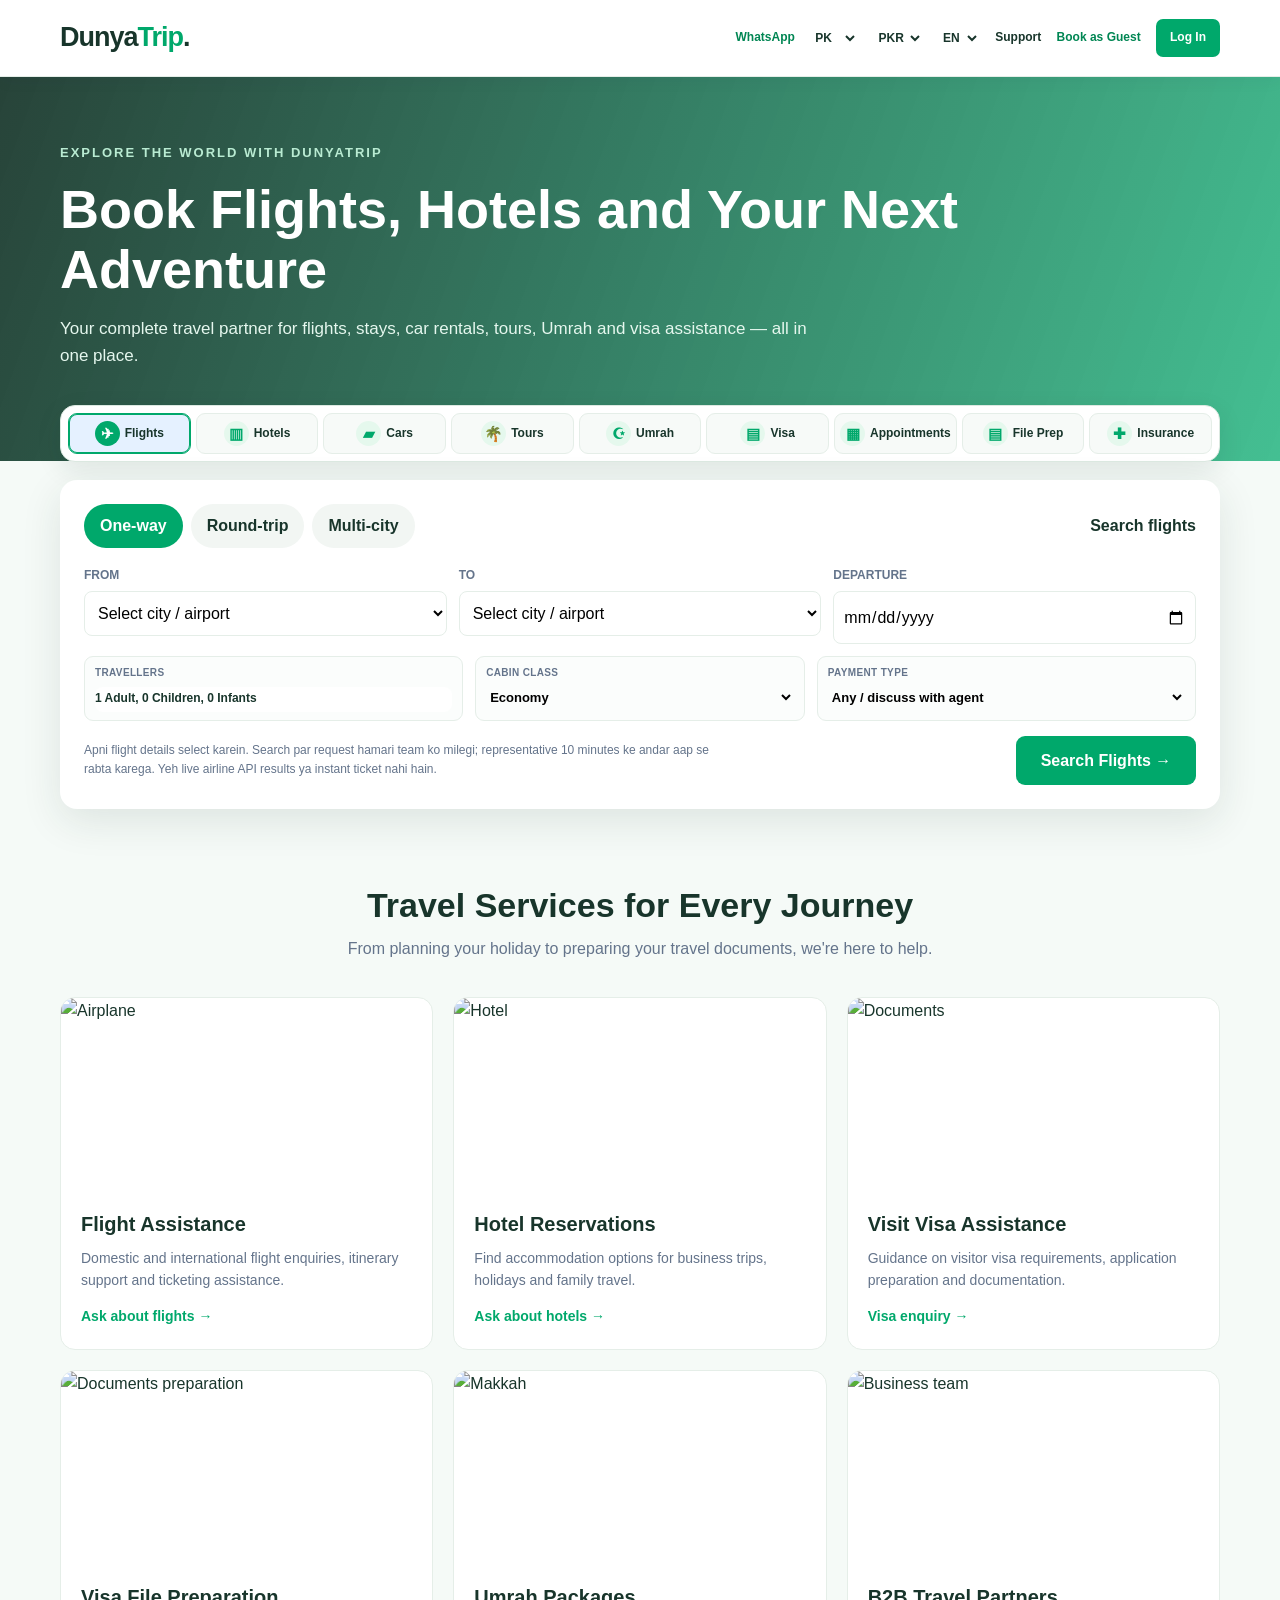
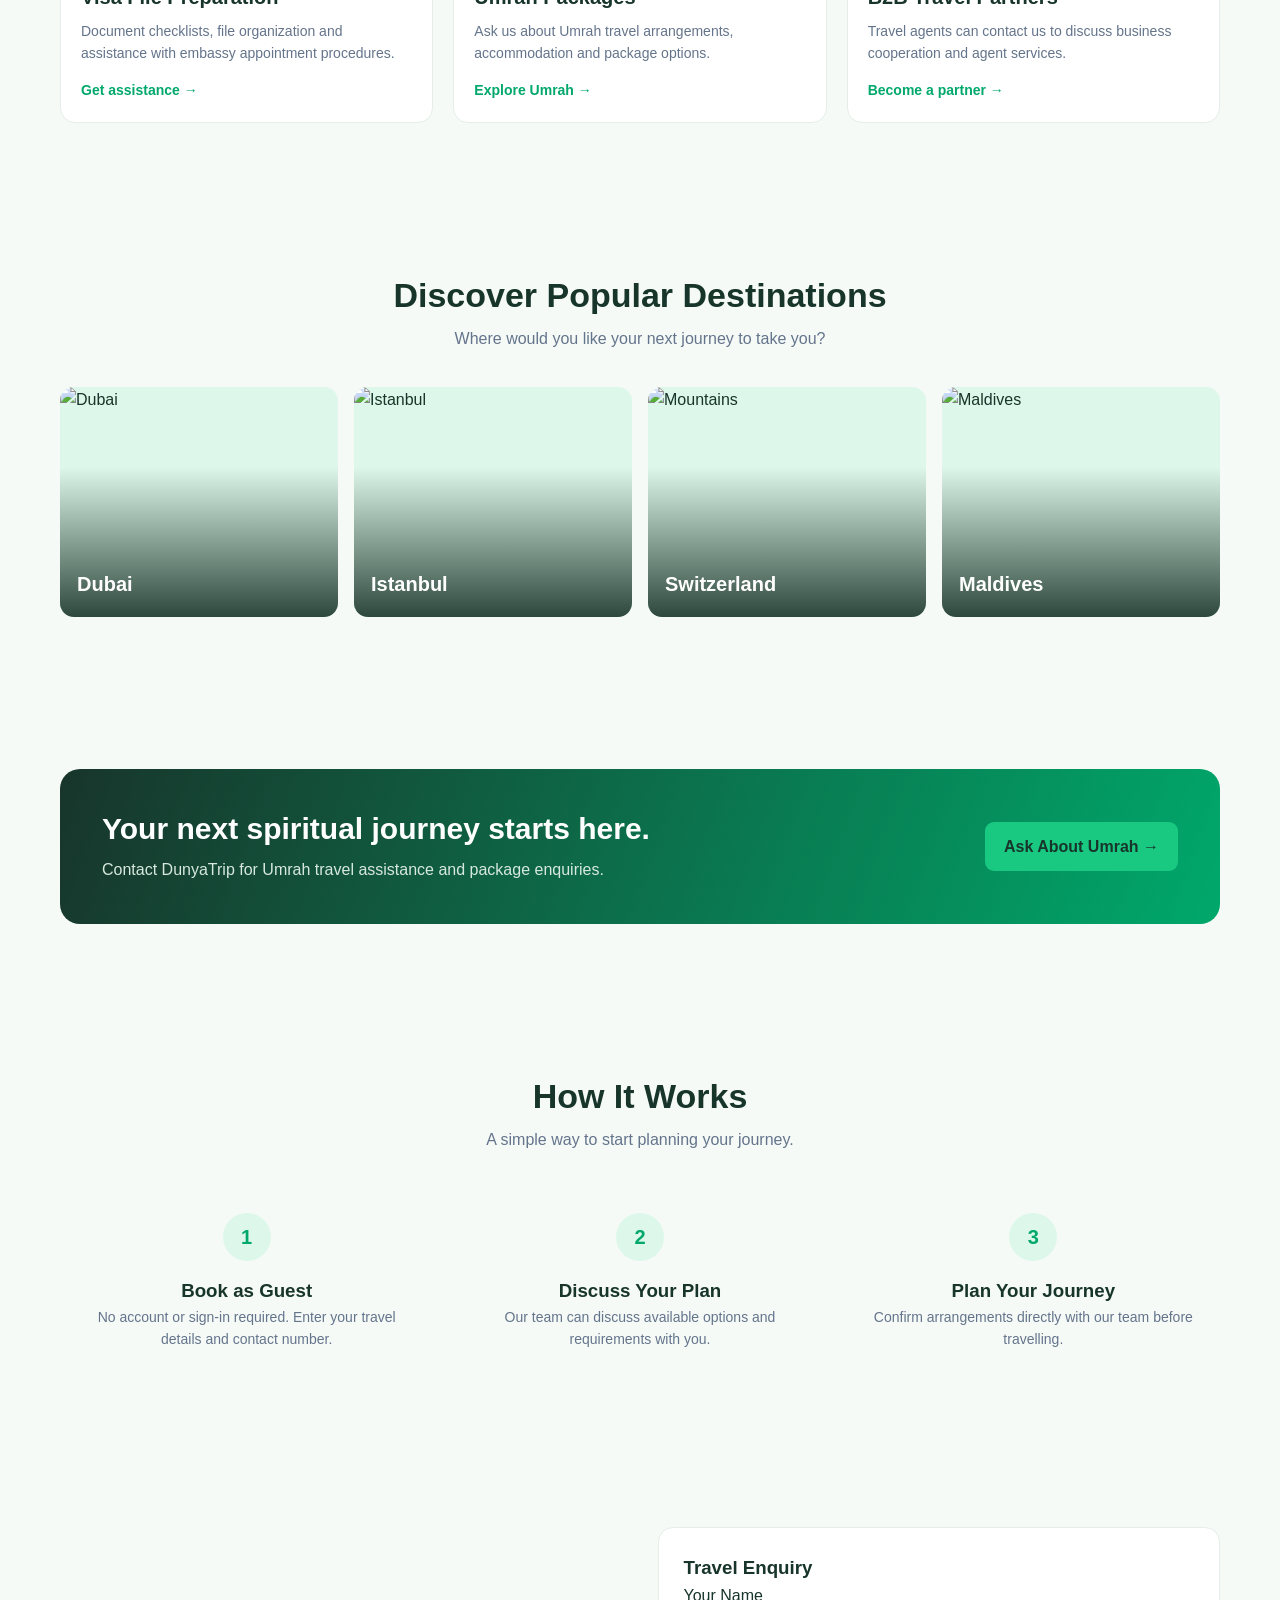
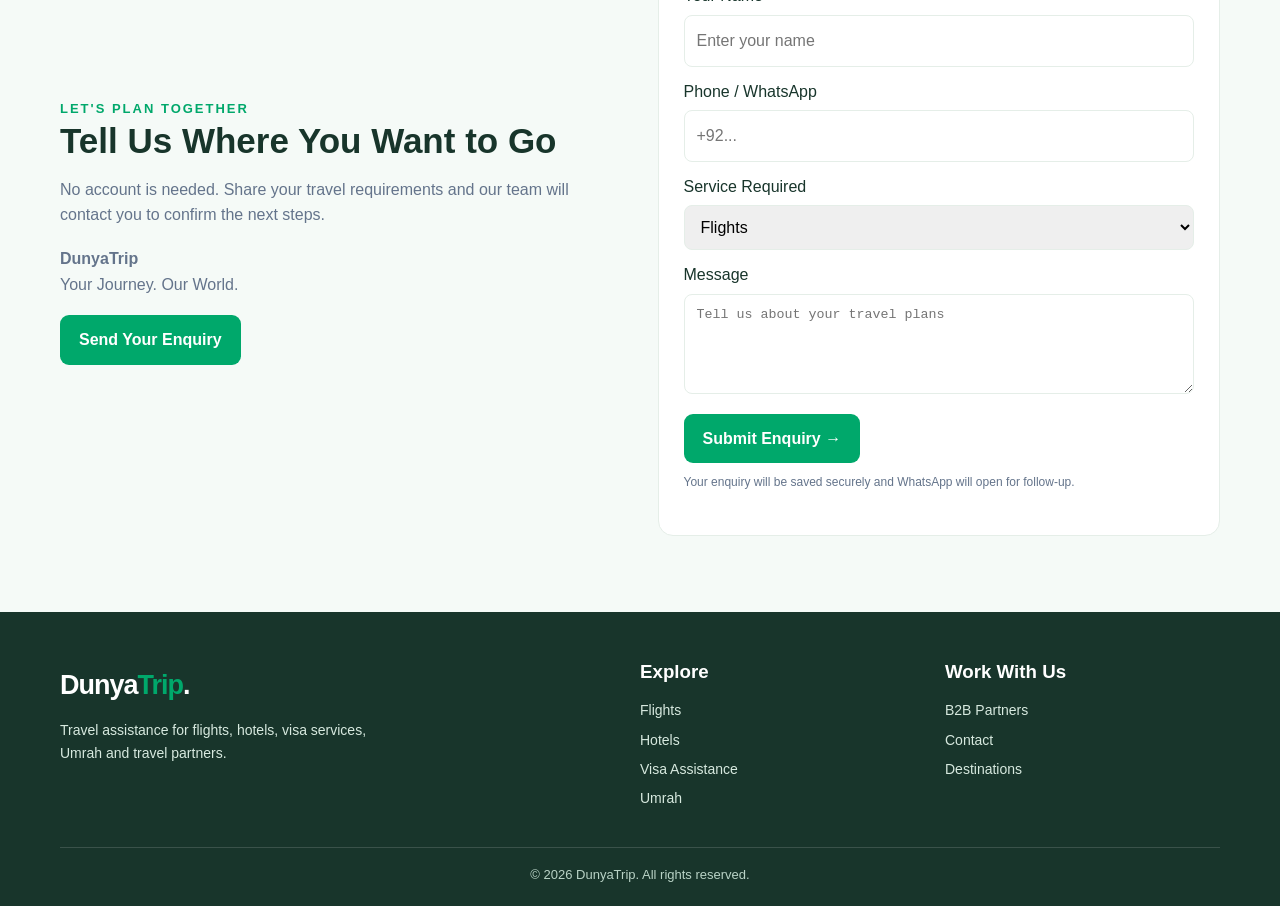
==== index.html @ f94c2f20 "Show enquiry confirmation after form reset" ====
<!DOCTYPE html>
<html lang="en">
<head>
<meta charset="UTF-8">
<meta name="viewport" content="width=device-width, initial-scale=1.0">
<meta name="description" content="DunyaTrip - Flights, hotels, visit visa assistance, Umrah packages and travel services from Pakistan.">
<title>DunyaTrip | Your Journey, Our World</title>
<style>
:root{--blue:#00A86B;--navy:#18352B;--sky:#DDF8EA;--gold:#19C982;--ink:#18352B;--muted:#64748B}
*{box-sizing:border-box;margin:0;padding:0}
html{scroll-behavior:smooth}
body{font-family:Arial,Helvetica,sans-serif;color:var(--ink);line-height:1.6;background:#F5FAF7}
a{text-decoration:none;color:inherit}
button,input,select{font:inherit}
.container{width:min(1160px,92%);margin:auto}
header{height:76px;background:#FFFFFF;display:flex;align-items:center;position:sticky;top:0;z-index:20;box-shadow:0 2px 18px #0b28500d}
.nav{display:flex;align-items:center;justify-content:space-between;gap:20px}
.logo{font-size:27px;font-weight:900;color:var(--navy);letter-spacing:-1px}
.logo span{color:var(--blue)}
.links{display:flex;align-items:center;gap:24px;font-size:14px;font-weight:700}
.links a:hover{color:var(--blue)}
.btn{display:inline-block;border:0;border-radius:9px;padding:12px 19px;background:var(--blue);color:#FFFFFF;font-weight:700;cursor:pointer}
.btn:hover{background:#008653}
.btn.gold{background:var(--gold);color:#18352B}
.menu{display:none;background:none;border:0;font-size:27px;cursor:pointer}
.hero{background:linear-gradient(110deg,#18352Bed,#00A86Bb8),url('https://images.unsplash.com/photo-1436491865332-7a61a109cc05?auto=format&fit=crop&w=1900&q=85') center/cover;color:#FFFFFF;padding:90px 0 105px}
.eyebrow{color:#B9EBD2;font-size:13px;font-weight:800;letter-spacing:2px;text-transform:uppercase}
.hero h1{font-size:clamp(38px,6vw,65px);line-height:1.12;max-width:730px;margin:15px 0}
.hero p{max-width:610px;color:#E5F7EE;font-size:17px}
.hero-actions{display:flex;gap:12px;flex-wrap:wrap;margin-top:25px}
.booking{background:#FFFFFF;color:var(--ink);padding:25px;border-radius:16px;margin-top:-42px;position:relative;box-shadow:0 12px 40px #18352B1c}
.tabs{display:flex;gap:10px;flex-wrap:wrap;margin-bottom:20px}
.tab{border:1px solid #E5EEE8;background:#FFFFFF;padding:9px 17px;border-radius:30px;cursor:pointer;font-weight:700;color:var(--ink)}
.tab.active{background:var(--blue);color:#FFFFFF;border-color:var(--blue)}
.fields{display:grid;grid-template-columns:repeat(4,1fr);gap:12px}
.field label{display:block;font-size:12px;font-weight:800;color:var(--muted);margin-bottom:6px}
.field input,.field select{width:100%;padding:13px;border:1px solid #E5EEE8;border-radius:8px;background:#FFFFFF;min-width:0}
.search-row{display:flex;justify-content:flex-end;margin-top:14px}
section{padding:76px 0}
.section-head{text-align:center;max-width:650px;margin:0 auto 35px}
.section-head h2{font-size:34px;color:var(--navy);line-height:1.2;margin-bottom:10px}
.section-head p{color:var(--muted)}
.grid{display:grid;grid-template-columns:repeat(3,1fr);gap:20px}
.card{border:1px solid #E5EEE8;border-radius:15px;overflow:hidden;background:#FFFFFF;transition:.2s}
.card:hover{transform:translateY(-4px);box-shadow:0 12px 30px #18352B12}
.card img{width:100%;height:190px;object-fit:cover;display:block}
.card-body{padding:20px}
.card h3{color:var(--navy);margin-bottom:7px;font-size:20px}
.card p{color:var(--muted);font-size:14px}
.card .more{display:inline-block;margin-top:14px;color:var(--blue);font-weight:800;font-size:14px}
.soft{background:#F5FAF7}
.destinations{display:grid;grid-template-columns:repeat(4,1fr);gap:16px}
.destination{height:230px;border-radius:14px;overflow:hidden;position:relative;background:#DDF8EA}
.destination img{width:100%;height:100%;object-fit:cover;transition:.3s}
.destination:hover img{transform:scale(1.06)}
.destination:after{content:"";position:absolute;inset:35% 0 0;background:linear-gradient(transparent,#10291Fd9)}
.destination h3{position:absolute;bottom:17px;left:17px;color:#FFFFFF;z-index:1;font-size:20px}
.banner{background:linear-gradient(110deg,#18352B,#00A86B);color:#FFFFFF;border-radius:20px;padding:42px;display:flex;align-items:center;justify-content:space-between;gap:25px}
.banner h2{font-size:30px;line-height:1.2;margin-bottom:10px}
.banner p{color:#D7E9DF}
.steps{display:grid;grid-template-columns:repeat(3,1fr);gap:20px;text-align:center}
.step{padding:25px}
.step .number{width:48px;height:48px;background:var(--sky);color:var(--blue);border-radius:50%;display:grid;place-items:center;margin:0 auto 15px;font-weight:900;font-size:20px}
.step p{color:var(--muted);font-size:14px}
.contact-grid{display:grid;grid-template-columns:1fr 1fr;gap:35px;align-items:center}
.contact-grid h2{font-size:35px;color:var(--navy);line-height:1.2;margin-bottom:15px}
.contact-grid p{color:var(--muted);margin-bottom:18px}
.contact-form{background:#FFFFFF;border:1px solid #E5EEE8;padding:25px;border-radius:15px}
.contact-form input,.contact-form select,.contact-form textarea{width:100%;padding:12px;margin:6px 0 12px;border:1px solid #E5EEE8;border-radius:8px}
.contact-form textarea{min-height:100px;resize:vertical}
footer{background:#18352B;color:#FFFFFF;padding:45px 0 20px}
.footer-grid{display:grid;grid-template-columns:2fr 1fr 1fr;gap:30px}
footer p,footer a{color:#D7E9DF;font-size:14px}
footer h3{margin-bottom:12px}
footer a{display:block;margin:7px 0}
.copyright{border-top:1px solid #FFFFFF25;margin-top:30px;padding-top:17px;text-align:center;color:#B9D3C6;font-size:13px}
.note{font-size:12px;color:var(--muted);margin-top:10px}
.traveller-wrap{position:relative}.traveller-trigger{width:100%;padding:13px;border:1px solid #E5EEE8;border-radius:8px;background:#fff;text-align:left;color:#18352B;cursor:pointer;min-height:48px}.traveller-panel{display:none;position:absolute;top:calc(100% + 8px);left:0;width:min(320px,90vw);background:#fff;border:1px solid #DCE9E1;border-radius:12px;padding:16px;box-shadow:0 12px 32px #18352B25;z-index:15}.traveller-panel.open{display:block}.traveller-row{display:flex;align-items:center;justify-content:space-between;gap:12px;padding:10px 0;border-bottom:1px solid #EEF3EF}.traveller-row:last-of-type{border-bottom:0}.traveller-row strong{display:block;font-size:14px}.traveller-row small{display:block;color:#64748B;font-size:11px}.counter{display:flex;align-items:center;gap:12px}.counter button{width:30px;height:30px;border:1px solid #00A86B;border-radius:50%;background:#fff;color:#008653;font-weight:800;font-size:18px;cursor:pointer;line-height:1}.counter button:disabled{opacity:.35;cursor:not-allowed}.counter output{min-width:14px;text-align:center;font-weight:800}.traveller-done{display:block;width:100%;margin-top:12px;padding:9px;border:0;border-radius:7px;background:#00A86B;color:#fff;font-weight:800;cursor:pointer}
@media(max-width:800px){
 .links{display:none;position:absolute;top:76px;left:0;right:0;background:#FFFFFF;padding:22px;flex-direction:column;align-items:flex-start;box-shadow:0 12px 20px #18352B15}
 .links.open{display:flex}.menu{display:block}.nav>.btn{display:none}
 .fields{grid-template-columns:repeat(2,1fr)}
 .grid{grid-template-columns:repeat(2,1fr)}
 .destinations{grid-template-columns:repeat(2,1fr)}
 .contact-grid{grid-template-columns:1fr}
 .banner{flex-direction:column;align-items:flex-start}
}
@media(max-width:520px){
 .hero{padding:65px 0 85px}
 .fields,.grid,.steps{grid-template-columns:1fr}
 .destinations{grid-template-columns:repeat(2,1fr)}
 .destination{height:175px}
 section{padding:55px 0}
 .section-head h2{font-size:29px}
 .footer-grid{grid-template-columns:1fr}
 .booking{padding:17px}
}

/* Multi-service booking bar inspired by the supplied reference layouts */
.hero{padding:66px 0 92px}.hero h1{font-size:clamp(34px,4.8vw,54px);max-width:900px}.hero .hero-copy{max-width:760px}
.service-shell{margin-top:-56px;position:relative;z-index:2}.service-tabs{display:flex;align-items:center;justify-content:center;gap:7px;padding:8px;background:#FFFFFF;border:1px solid #DCE9E1;border-radius:15px;box-shadow:0 8px 26px #18352B18;overflow-x:auto;scrollbar-width:thin}
.service-tab{flex:0 0 auto;display:flex;align-items:center;gap:9px;border:1px solid #E5EEE8;background:#F7FAF8;color:#18352B;border-radius:11px;padding:11px 15px;font-weight:700;white-space:nowrap;cursor:pointer;transition:.18s}.service-tab .service-icon{width:31px;height:31px;display:grid;place-items:center;border-radius:50%;background:#E5F8ED;color:#00A86B;font-size:18px}.service-tab.active{background:#E5F1FF;border-color:#00A86B;color:#18352B;box-shadow:inset 0 0 0 1px #00A86B}.service-tab.active .service-icon{background:#00A86B;color:#FFFFFF}
.booking{margin-top:18px;padding:24px;border-radius:17px}.booking-top{display:flex;align-items:center;justify-content:space-between;gap:15px;flex-wrap:wrap;margin-bottom:18px}.trip-types{display:flex;gap:8px;flex-wrap:wrap}.trip-type{border:0;background:#F2F6F3;color:#18352B;padding:9px 16px;border-radius:22px;font-weight:700;cursor:pointer}.trip-type.active{background:#00A86B;color:#FFFFFF}.fields.service-fields{grid-template-columns:repeat(4,minmax(0,1fr))}.booking-bottom{display:flex;justify-content:space-between;align-items:center;gap:12px;flex-wrap:wrap;margin-top:15px}.booking-bottom .note{margin:0;max-width:650px}.booking-bottom .btn{min-width:180px}
@media(max-width:800px){.service-tabs{justify-content:flex-start}.fields.service-fields{grid-template-columns:repeat(2,minmax(0,1fr))}}@media(max-width:520px){.hero{padding:52px 0 80px}.booking{padding:16px}.fields.service-fields{grid-template-columns:1fr}.service-tab{padding:8px 11px}.service-tab .service-icon{width:27px;height:27px}}

/* Compact, non-scrolling service navigation */
.service-tabs{display:flex;align-items:center;justify-content:space-between;gap:5px;padding:7px;overflow:visible;scrollbar-width:none}
.service-tab{flex:1 1 0;min-width:0;justify-content:center;gap:5px;padding:7px 6px;border-radius:9px;font-size:12px;line-height:1.15;white-space:nowrap}
.service-tab .service-icon{width:25px;height:25px;flex:0 0 25px;font-size:15px}
@media(max-width:900px){.service-tabs{display:grid;grid-template-columns:repeat(5,minmax(0,1fr));gap:6px}.service-tab{width:100%;padding:7px 3px;font-size:11px}}
@media(max-width:520px){.service-tabs{grid-template-columns:repeat(5,minmax(0,1fr));gap:4px;padding:6px}.service-tab{flex-direction:column;gap:3px;padding:6px 2px;font-size:10px}.service-tab .service-icon{width:23px;height:23px;flex-basis:23px;font-size:14px}}

.site-header{height:auto;display:block;position:sticky;top:0;z-index:30;background:#fff;border-bottom:1px solid #E5EEE8}.ota-header{min-height:76px;display:flex;align-items:center;justify-content:space-between;gap:22px}.ota-header .logo{font-size:27px;white-space:nowrap;flex-shrink:0}.ota-header .links{display:flex;align-items:center;gap:clamp(12px,1.5vw,23px);white-space:nowrap;font-size:13px}.ota-actions{display:flex;align-items:center;gap:clamp(9px,1.2vw,17px);white-space:nowrap;font-size:12px;font-weight:650}.ota-actions>a{color:#18352B}.ota-actions select{border:0;background:transparent;color:#18352B;font:inherit;font-weight:700;cursor:pointer;padding:5px 1px;max-width:58px}.ota-actions select option{background:#fff;color:#18352B}.ota-actions .whatsapp-link{color:#008653;font-weight:800}.ota-actions .sign-in-link{background:#00A86B;color:#fff;padding:9px 14px;border-radius:7px;font-weight:800}@media(max-width:1100px){.ota-header{gap:14px}.ota-header .links{gap:11px;font-size:12px}.ota-actions{gap:9px;font-size:11px}}@media(max-width:850px){.ota-header{min-height:68px;flex-wrap:wrap;padding-top:8px;padding-bottom:8px}.ota-header .links{order:3;width:100%;justify-content:center;flex-wrap:wrap;gap:12px 18px}.ota-actions{margin-left:auto}}@media(max-width:560px){.ota-header{gap:8px}.ota-header .logo{font-size:23px}.ota-actions{width:100%;order:2;justify-content:space-between;gap:5px;font-size:10px}.ota-header .links{order:3;justify-content:flex-start;overflow-x:auto;flex-wrap:nowrap;white-space:nowrap;padding:8px 0}.ota-actions select{font-size:10px;max-width:43px}.ota-actions .sign-in-link{padding:7px 9px}}.fields.service-fields.flight-fields{grid-template-columns:repeat(6,minmax(0,1fr));align-items:end}.flight-fields .field{min-width:0}.flight-fields .field input,.flight-fields .field select{padding:12px 9px}.flight-fields .traveller-trigger{width:100%;min-height:44px;border:1px solid #E5EEE8;border-radius:8px;background:#fff;text-align:left;padding:10px;font-weight:600;white-space:nowrap;font-size:12px}.flight-fields .traveller-panel{z-index:20}@media(max-width:1050px){.fields.service-fields.flight-fields{grid-template-columns:repeat(3,minmax(0,1fr))}}@media(max-width:800px){.fields.service-fields.flight-fields{grid-template-columns:repeat(2,minmax(0,1fr))}}@media(max-width:520px){.fields.service-fields.flight-fields{grid-template-columns:1fr}}\n
/* DunyaTrip compact Wego-style flight search */
.fields.flight-route-row{display:grid;grid-template-columns:1fr 1fr 1fr;gap:10px;align-items:end}
.fields.flight-route-row.round-route{grid-template-columns:repeat(4,minmax(0,1fr))}
.fields.flight-options-row{display:grid;grid-template-columns:repeat(3,minmax(0,1fr));gap:9px;margin-top:12px;align-items:stretch}
.flight-options-row .field{min-width:0;border:1px solid #E5EEE8;border-radius:9px;padding:8px 10px;background:#FBFDFC}
.flight-options-row .field label{font-size:10px;margin-bottom:3px;letter-spacing:.35px}
.flight-options-row .field select{border:0;background:transparent;padding:2px 18px 2px 0;font-size:13px;font-weight:700;min-height:25px}
.flight-options-row .traveller-trigger{border:0;padding:2px 0;min-height:25px;font-size:12px;font-weight:700;white-space:normal}
.flight-options-row .traveller-panel{top:calc(100% + 6px)}
.payment-summary strong{display:block;font-size:13px;line-height:1.5}
.payment-summary small{display:block;font-size:10px;color:#64748B}
.multi-flight{display:grid;grid-template-columns:repeat(3,minmax(0,1fr));gap:10px;align-items:end;margin-bottom:12px;padding:11px;border:1px solid #E5EEE8;border-radius:10px}
.multi-flight .multi-flight-title{grid-column:1/-1;font-size:10px;font-weight:800;letter-spacing:.5px;color:#64748B}
.add-flight-button{border:0;background:#E5F8ED;color:#008653;padding:8px 13px;border-radius:8px;font-weight:800;cursor:pointer;margin:0 0 4px}
@media(max-width:700px){.fields.flight-route-row,.fields.flight-route-row.round-route{grid-template-columns:repeat(2,minmax(0,1fr))}.fields.flight-options-row{grid-template-columns:repeat(3,minmax(0,1fr))}.multi-flight{grid-template-columns:1fr 1fr}.multi-flight .field:last-child{grid-column:1/-1}}
@media(max-width:460px){.fields.flight-route-row,.fields.flight-route-row.round-route{grid-template-columns:1fr 1fr}.fields.flight-options-row{grid-template-columns:1fr 1fr}.payment-option{grid-column:1/-1}.multi-flight{grid-template-columns:1fr 1fr}}

/* Layout repair: flight rows occupy the full booking-card width */
#serviceFields.flight-fields{display:block!important;width:100%;min-width:0}
#serviceFields.flight-fields>.flight-route-row,
#serviceFields.flight-fields>#multiCitySegments,
#serviceFields.flight-fields>.flight-options-row{width:100%;max-width:none;min-width:0}
#serviceFields.flight-fields>.flight-route-row{margin:0;grid-template-columns:repeat(3,minmax(0,1fr));gap:12px}
#serviceFields.flight-fields>.flight-route-row.round-route{grid-template-columns:repeat(4,minmax(0,1fr))}
#serviceFields.flight-fields>.flight-options-row{display:grid;grid-template-columns:1.15fr 1fr 1.15fr;gap:12px;margin-top:12px}
#serviceFields.flight-fields .field{min-width:0}
#serviceFields.flight-fields .field input,
#serviceFields.flight-fields .field select{width:100%;min-width:0}
#serviceFields.flight-fields>.multi-flight,
#serviceFields.flight-fields #multiCitySegments>.multi-flight{width:100%;grid-template-columns:repeat(3,minmax(0,1fr));margin:0 0 10px}
#serviceFields.flight-fields .add-flight-button{margin-top:2px}

@media(max-width:760px){
 #serviceFields.flight-fields>.flight-route-row,
 #serviceFields.flight-fields>.flight-route-row.round-route{grid-template-columns:repeat(2,minmax(0,1fr))}
 #serviceFields.flight-fields>.flight-options-row{grid-template-columns:repeat(3,minmax(0,1fr));gap:8px}
}
@media(max-width:520px){
 #serviceFields.flight-fields>.flight-route-row,
 #serviceFields.flight-fields>.flight-route-row.round-route{grid-template-columns:1fr}
 #serviceFields.flight-fields>.flight-options-row{grid-template-columns:1fr 1fr}
 #serviceFields.flight-fields .payment-option{grid-column:1/-1}
 #serviceFields.flight-fields>.multi-flight,
 #serviceFields.flight-fields #multiCitySegments>.multi-flight{grid-template-columns:1fr 1fr}
}


.multi-city-actions{display:flex;gap:10px;align-items:center;flex-wrap:wrap;margin-top:8px}
.remove-flight-button{border:1px solid #d7deea;background:#fff;color:#344054;border-radius:10px;padding:10px 14px;font:inherit;font-weight:600;cursor:pointer}
.remove-flight-button:hover{background:#f4f6fa}
</style>
</head>
<body>
<header class="site-header"><div class="container ota-header"><a class="logo" href="#">Dunya<span>Trip</span>.</a><div class="ota-actions"><a class="whatsapp-link" href="https://wa.me/923071201353" target="_blank" rel="noopener">WhatsApp</a><select id="countrySelect" aria-label="Country" onchange="updateCountry(this.value)"><option value="PK">PK</option><option value="AE">UAE</option><option value="SA">KSA</option><option value="GB">UK</option><option value="US">US</option></select><select id="currencySelect" aria-label="Currency"><option>PKR</option><option>USD</option><option>AED</option><option>SAR</option><option>GBP</option></select><select id="languageSelect" aria-label="Language"><option value="EN">EN</option><option value="UR">اردو</option></select><a href="#contact">Support</a><a href="#booking" style="font-weight:800;color:#008653">Book as Guest</a><a class="sign-in-link" href="sign-in.html" aria-label="Log in">Log In</a></div></div></header>

<main>
<section class="hero"><div class="container"><div class="eyebrow">Explore the world with DunyaTrip</div><h1>Book Flights, Hotels and Your Next Adventure</h1><p class="hero-copy">Your complete travel partner for flights, stays, car rentals, tours, Umrah and visa assistance — all in one place.</p></div></section>
<div class="container service-shell" id="booking">
 <div class="service-tabs" role="tablist" aria-label="Travel services">
  <button class="service-tab active" type="button" onclick="selectService(this,'Flights')"><span class="service-icon">✈</span>Flights</button>
  <button class="service-tab" type="button" onclick="selectService(this,'Hotels')"><span class="service-icon">▥</span>Hotels</button>
  <button class="service-tab" type="button" onclick="selectService(this,'Cars')"><span class="service-icon">▰</span>Cars</button>
  <button class="service-tab" type="button" onclick="selectService(this,'Tours')"><span class="service-icon">🌴</span>Tours</button>
  <button class="service-tab" type="button" onclick="selectService(this,'Umrah')"><span class="service-icon">☪</span>Umrah</button>
  <button class="service-tab" type="button" onclick="selectService(this,'Visa')"><span class="service-icon">▤</span>Visa</button>
  <button class="service-tab" type="button" onclick="selectService(this,'Appointment Booking')"><span class="service-icon">▦</span>Appointments</button>
  <button class="service-tab" type="button" onclick="selectService(this,'File Preparation')"><span class="service-icon">▤</span>File Prep</button>
  <button class="service-tab" type="button" onclick="selectService(this,'Insurance')"><span class="service-icon">✚</span>Insurance</button>
 </div>
 <div class="booking">
  <div class="booking-top"><div class="trip-types" id="tripTypes"><button type="button" class="trip-type active" onclick="selectTripType(this,'One-way')">One-way</button><button type="button" class="trip-type" onclick="selectTripType(this,'Round-trip')">Round-trip</button><button type="button" class="trip-type" onclick="selectTripType(this,'Multi-city')">Multi-city</button></div><strong id="bookingHeading">Search flights</strong></div>
  <form onsubmit="sendSearch(event)" id="serviceSearchForm"><input type="hidden" id="searchType" value="Flights"><input type="hidden" id="tripType" value="One-way">
   <div class="fields service-fields" id="serviceFields"></div>
   <div id="contactStep" class="fields service-fields" style="display:none;margin-top:16px"><div class="field"><label>WHATSAPP NUMBER</label><input id="searchPhone" type="tel" placeholder="+92 3XX XXXXXXX" autocomplete="tel" required></div></div>
   <div class="booking-bottom"><p class="note" id="searchFeedback" role="status" aria-live="polite">Select your trip details and search. Our team can help confirm options and availability.</p><button class="btn" id="searchSubmit" type="button" onclick="sendSearch(event)">Search Flights →</button></div>
  </form>
 </div>
</div>

<section id="services">
 <div class="container">
  <div class="section-head"><h2>Travel Services for Every Journey</h2><p>From planning your holiday to preparing your travel documents, we're here to help.</p></div>
  <div class="grid">
   <article class="card"><img src="https://images.unsplash.com/photo-1436491865332-7a61a109cc05?auto=format&fit=crop&w=800&q=80" alt="Airplane"><div class="card-body"><h3>Flight Assistance</h3><p>Domestic and international flight enquiries, itinerary support and ticketing assistance.</p><a class="more" href="#contact">Ask about flights →</a></div></article>
   <article class="card" id="hotels"><img src="https://images.unsplash.com/photo-1566073771259-6a8506099945?auto=format&fit=crop&w=800&q=80" alt="Hotel"><div class="card-body"><h3>Hotel Reservations</h3><p>Find accommodation options for business trips, holidays and family travel.</p><a class="more" href="#contact">Ask about hotels →</a></div></article>
   <article class="card" id="visa"><img src="https://images.unsplash.com/photo-1450101499163-c8848c66ca85?auto=format&fit=crop&w=800&q=80" alt="Documents"><div class="card-body"><h3>Visit Visa Assistance</h3><p>Guidance on visitor visa requirements, application preparation and documentation.</p><a class="more" href="#contact">Visa enquiry →</a></div></article>
   <article class="card"><img src="https://images.unsplash.com/photo-1516321318423-f06f85e504b3?auto=format&fit=crop&w=800&q=80" alt="Documents preparation"><div class="card-body"><h3>Visa File Preparation</h3><p>Document checklists, file organization and assistance with embassy appointment procedures.</p><a class="more" href="#contact">Get assistance →</a></div></article>
   <article class="card" id="umrah"><img src="https://images.unsplash.com/photo-1565552645632-d725f8bfc19a?auto=format&fit=crop&w=800&q=80" alt="Makkah"><div class="card-body"><h3>Umrah Packages</h3><p>Ask us about Umrah travel arrangements, accommodation and package options.</p><a class="more" href="#contact">Explore Umrah →</a></div></article>
   <article class="card" id="b2b"><img src="https://images.unsplash.com/photo-1521737711867-e3b97375f902?auto=format&fit=crop&w=800&q=80" alt="Business team"><div class="card-body"><h3>B2B Travel Partners</h3><p>Travel agents can contact us to discuss business cooperation and agent services.</p><a class="more" href="partner.html">Become a partner →</a></div></article>
  </div>
 </div>
</section>

<section class="soft" id="destinations">
 <div class="container">
  <div class="section-head"><h2>Discover Popular Destinations</h2><p>Where would you like your next journey to take you?</p></div>
  <div class="destinations">
   <div class="destination"><img src="https://images.unsplash.com/photo-1512453979798-5ea266f8880c?auto=format&fit=crop&w=600&q=80" alt="Dubai"><h3>Dubai</h3></div>
   <div class="destination"><img src="https://images.unsplash.com/photo-1524231757912-21f4fe3a7200?auto=format&fit=crop&w=600&q=80" alt="Istanbul"><h3>Istanbul</h3></div>
   <div class="destination"><img src="https://images.unsplash.com/photo-1519681393784-d120267933ba?auto=format&fit=crop&w=600&q=80" alt="Mountains"><h3>Switzerland</h3></div>
   <div class="destination"><img src="https://images.unsplash.com/photo-1500530855697-b586d89ba3ee?auto=format&fit=crop&w=600&q=80" alt="Maldives"><h3>Maldives</h3></div>
  </div>
 </div>
</section>

<section>
 <div class="container">
  <div class="banner">
   <div><h2>Your next spiritual journey starts here.</h2><p>Contact DunyaTrip for Umrah travel assistance and package enquiries.</p></div>
   <a class="btn gold" href="#contact">Ask About Umrah →</a>
  </div>
 </div>
</section>

<section class="soft">
 <div class="container">
  <div class="section-head"><h2>How It Works</h2><p>A simple way to start planning your journey.</p></div>
  <div class="steps">
   <div class="step"><div class="number">1</div><h3>Book as Guest</h3><p>No account or sign-in required. Enter your travel details and contact number.</p></div>
   <div class="step"><div class="number">2</div><h3>Discuss Your Plan</h3><p>Our team can discuss available options and requirements with you.</p></div>
   <div class="step"><div class="number">3</div><h3>Plan Your Journey</h3><p>Confirm arrangements directly with our team before travelling.</p></div>
  </div>
 </div>
</section>

<section id="contact">
 <div class="container contact-grid">
  <div><div class="eyebrow" style="color:#00A86B">Let's plan together</div><h2>Tell Us Where You Want to Go</h2><p>No account is needed. Share your travel requirements and our team will contact you to confirm the next steps.</p><p><strong>DunyaTrip</strong><br>Your Journey. Our World.</p><a class="btn" href="#contact-form">Send Your Enquiry</a></div>
  <form class="contact-form" id="contact-form" onsubmit="sendContact(event)">
   <h3>Travel Enquiry</h3>
   <label>Your Name</label><input id="name" placeholder="Enter your name" required>
   <label>Phone / WhatsApp</label><input id="phone" placeholder="+92..." required>
   <label>Service Required</label><select id="service"><option>Flights</option><option>Hotels</option><option>Visit Visa Assistance</option><option>Visa File Preparation</option><option>Embassy Appointment Assistance</option><option>Umrah Packages</option><option>B2B Partnership</option></select>
   <label>Message</label><textarea id="message" placeholder="Tell us about your travel plans"></textarea>
   <button class="btn" id="contactSubmit" type="submit">Submit Enquiry →</button>
   <p class="note" id="contactFeedback" role="status" aria-live="polite">Your enquiry will be saved securely and WhatsApp will open for follow-up.</p>
  </form>
 </div>
</section>
</main>

<footer>
 <div class="container">
  <div class="footer-grid">
   <div><a class="logo" href="#" style="color:#FFFFFF">Dunya<span>Trip</span>.</a><p style="margin-top:12px;max-width:340px">Travel assistance for flights, hotels, visa services, Umrah and travel partners.</p></div>
   <div><h3>Explore</h3><a href="#flights">Flights</a><a href="#hotels">Hotels</a><a href="#visa">Visa Assistance</a><a href="#umrah">Umrah</a></div>
   <div><h3>Work With Us</h3><a href="#b2b">B2B Partners</a><a href="#contact">Contact</a><a href="#destinations">Destinations</a></div>
  </div>
  <div class="copyright">© <span id="year"></span> DunyaTrip. All rights reserved.</div>
 </div>
</footer>

<script src="supabase-config.js"></script>
<script>
const WHATSAPP_NUMBER = "923071201353"; // Existing website WhatsApp destination
// Public browser configuration is kept in supabase-config.js.
// The anon/publishable key is designed for browser use; RLS protects customer data.
const SUPABASE_CONFIG = window.DUNYATRIP_SUPABASE_CONFIG || {};
const SUPABASE_URL = SUPABASE_CONFIG.url || "";
const SUPABASE_ANON_KEY = SUPABASE_CONFIG.anonKey || "";

function setFeedback(id,message,isError=false){
 const element=document.getElementById(id);
 if(!element) return;
 element.textContent=message;
 element.style.color=isError?"#b42318":"";
}
function setSubmitting(buttonId,isSubmitting,label){
 const button=document.getElementById(buttonId);
 if(!button) return;
 button.disabled=isSubmitting;
 button.textContent=isSubmitting?"Saving enquiry…":label;
}
function whatsappUrl(message){
 return "https://wa.me/"+WHATSAPP_NUMBER+"?text="+encodeURIComponent(message);
}
async function saveWebsiteEnquiry(enquiry){
 if(!SUPABASE_URL.startsWith("https://") || !SUPABASE_ANON_KEY || SUPABASE_ANON_KEY.startsWith("PASTE_")){
  throw new Error("Enquiry saving is not configured yet. Please contact us on WhatsApp.");
 }
 const response=await fetch(SUPABASE_URL.replace(/\/$/,"")+"/rest/v1/enquiries",{
  method:"POST",
  headers:{
   apikey:SUPABASE_ANON_KEY,
   Authorization:"Bearer "+SUPABASE_ANON_KEY,
   "Content-Type":"application/json",
   Prefer:"return=minimal"
  },
  body:JSON.stringify(enquiry)
 });
 if(!response.ok){
  const body=await response.json().catch(()=>({}));
  throw new Error(body.message||body.details||"We could not save your enquiry. Please try again or contact us on WhatsApp.");
 }
}
function updateCountry(country){const c=document.getElementById("currencySelect");const map={PK:"PKR",AE:"AED",SA:"SAR",GB:"GBP",US:"USD"};if(c)c.value=map[country]||"PKR";}function selectServiceByName(service){const b=[...document.querySelectorAll(".service-tab")].find(x=>x.textContent.trim().includes(service));if(b)selectService(b,service);}
let selectedService="Flights";
let travellerCounts={adults:1,children:0,infants:0};
function toggleTravellerDropdown(force){const p=document.getElementById("travellerPanel");if(!p)return;p.classList.toggle("open",typeof force==="boolean"?force:!p.classList.contains("open"));}
function changeTraveller(type,delta){const min=type==="adults"?1:0;travellerCounts[type]=Math.max(min,Math.min(9,travellerCounts[type]+delta));const out=document.getElementById(type+"Count");if(out)out.textContent=travellerCounts[type];const summary=travellerCounts.adults+" Adult"+(travellerCounts.adults===1?"":"s")+", "+travellerCounts.children+" Child"+(travellerCounts.children===1?"":"ren")+", "+travellerCounts.infants+" Infant"+(travellerCounts.infants===1?"":"s");const trigger=document.getElementById("travellerTrigger"),hidden=document.getElementById("travellers");if(trigger)trigger.textContent=summary;if(hidden)hidden.value=summary;}
function selectTripType(button,type){document.querySelectorAll(".trip-type").forEach(x=>x.classList.remove("active"));button.classList.add("active");document.getElementById("tripType").value=type;const active=[...document.querySelectorAll(".service-tab")].find(x=>x.classList.contains("active"));if(active)selectService(active,"Flights");}
function selectService(button,service){
 selectedService=service;document.querySelectorAll(".service-tab").forEach(x=>x.classList.toggle("active",x===button));
 document.getElementById("searchType").value=service;const fields=document.getElementById("serviceFields"),trip=document.getElementById("tripTypes");
 const heading=document.getElementById("bookingHeading"),submit=document.getElementById("searchSubmit"),feedback=document.getElementById("searchFeedback");
 trip.style.display=service==="Flights"?"flex":"none";
 function input(label,id,placeholder,type,required){return '<div class="field"><label>'+label+'</label><input id="'+id+'" type="'+(type||"text")+'" placeholder="'+(placeholder||"")+'" '+(required===false?"":"required")+'></div>';}
 function cityInput(label,id,placeholder,listId){return '<div class="field"><label>'+label+'</label><input id="'+id+'" list="'+listId+'" placeholder="'+placeholder+'" autocomplete="off" required></div>';}
 function citySelect(label,id){const cities=[["Lahore (LHE)","Lahore (LHE) - Allama Iqbal International"],["Islamabad (ISB)","Islamabad (ISB) - Islamabad International"],["Karachi (KHI)","Karachi (KHI) - Jinnah International"],["Peshawar (PEW)","Peshawar (PEW) - Bacha Khan International"],["Quetta (UET)","Quetta (UET) - Quetta International"],["Multan (MUX)","Multan (MUX) - Multan International"],["Sialkot (SKT)","Sialkot (SKT) - Sialkot International"],["Faisalabad (LYP)","Faisalabad (LYP) - Faisalabad International"],["Dubai (DXB)","Dubai (DXB) - Dubai International"],["Jeddah (JED)","Jeddah (JED) - King Abdulaziz International"],["Riyadh (RUH)","Riyadh (RUH) - King Khalid International"],["Doha (DOH)","Doha (DOH) - Hamad International"],["Istanbul (IST)","Istanbul (IST) - Istanbul Airport"],["London (LHR)","London (LHR) - Heathrow"]];return '<div class="field"><label>'+label+'</label><select id="'+id+'" required><option value="">Select city / airport</option>'+cities.map(x=>'<option value="'+x[1]+'">'+x[0]+'</option>').join("")+'</select></div>';}
 function select(label,id,opts){return '<div class="field"><label>'+label+'</label><select id="'+id+'">'+opts.map((v,i)=>'<option value="'+v+'" '+(i===0?'selected':'')+'>'+v+'</option>').join("")+'</select></div>';}
 function travellerPicker(){const summary=travellerCounts.adults+" Adult"+(travellerCounts.adults===1?"":"s")+", "+travellerCounts.children+" Child"+(travellerCounts.children===1?"":"ren")+", "+travellerCounts.infants+" Infant"+(travellerCounts.infants===1?"":"s");return '<div class="field traveller-wrap"><label>TRAVELLERS</label><button type="button" class="traveller-trigger" id="travellerTrigger" onclick="toggleTravellerDropdown()">'+summary+'</button><input type="hidden" id="travellers" value="'+summary+'"><div class="traveller-panel" id="travellerPanel"><div class="traveller-row"><div><strong>Adults</strong><small>Age 12+</small></div><div class="counter"><button type="button" onclick="changeTraveller(\'adults\',-1)" aria-label="Decrease adults">−</button><output id="adultsCount">'+travellerCounts.adults+'</output><button type="button" onclick="changeTraveller(\'adults\',1)" aria-label="Increase adults">+</button></div></div><div class="traveller-row"><div><strong>Children</strong><small>Age 2–12</small></div><div class="counter"><button type="button" onclick="changeTraveller(\'children\',-1)" aria-label="Decrease children">−</button><output id="childrenCount">'+travellerCounts.children+'</output><button type="button" onclick="changeTraveller(\'children\',1)" aria-label="Increase children">+</button></div></div><div class="traveller-row"><div><strong>Infants</strong><small>Under 2</small></div><div class="counter"><button type="button" onclick="changeTraveller(\'infants\',-1)" aria-label="Decrease infants">−</button><output id="infantsCount">'+travellerCounts.infants+'</output><button type="button" onclick="changeTraveller(\'infants\',1)" aria-label="Increase infants">+</button></div></div><button type="button" class="traveller-done" onclick="toggleTravellerDropdown(false)">Done</button></div></div>'; }
const airportList='<datalist id="airportCities"><option value="Lahore (LHE) - Allama Iqbal International"></option><option value="Islamabad (ISB) - Islamabad International"></option><option value="Karachi (KHI) - Jinnah International"></option><option value="Peshawar (PEW) - Bacha Khan International"></option><option value="Quetta (UET) - Quetta International"></option><option value="Multan (MUX) - Multan International"></option><option value="Sialkot (SKT) - Sialkot International"></option><option value="Faisalabad (LYP) - Faisalabad International"></option><option value="Dubai (DXB) - Dubai International"></option><option value="Jeddah (JED) - King Abdulaziz International"></option><option value="Riyadh (RUH) - King Khalid International"></option><option value="Doha (DOH) - Hamad International"></option><option value="Istanbul (IST) - Istanbul Airport"></option><option value="London (LHR) - Heathrow"></option></datalist>';
 const hotelCities='<datalist id="hotelCities"><option value="Lahore, Pakistan"></option><option value="Islamabad, Pakistan"></option><option value="Karachi, Pakistan"></option><option value="Murree, Pakistan"></option><option value="Nathia Gali, Pakistan"></option><option value="Hunza, Pakistan"></option><option value="Skardu, Pakistan"></option><option value="Peshawar, Pakistan"></option><option value="Dubai, UAE"></option><option value="Makkah, Saudi Arabia"></option><option value="Madinah, Saudi Arabia"></option><option value="Istanbul, Türkiye"></option></datalist>';
 let html="";
 if(service==="Flights"){
 const trip=document.getElementById("tripType").value;
 const cabinPicker=()=>'<div class="field compact-option"><label>CABIN CLASS</label><select id="cabin" aria-label="Cabin class"><option>Economy</option><option>Premium Economy</option><option>Business</option><option>First Class</option></select></div>';
 const paymentInfo=()=>'<div class="field compact-option payment-option"><label>PAYMENT TYPE</label><select id="paymentType" aria-label="Preferred payment type"><option value="Any / discuss with agent">Any / discuss with agent</option><option>Bank transfer</option><option>Debit / credit card</option><option>JazzCash</option><option>Easypaisa</option><option>Cash</option></select></div>';
 const routeRow=(fromId,toId,dateId,dateLabel)=>'<div class="fields flight-route-row">'+citySelect("FROM",fromId)+citySelect("TO",toId)+input(dateLabel,dateId,"","date")+'</div>';
 if(trip==="One-way"){html=routeRow("from","to","date","DEPARTURE");}
 else if(trip==="Round-trip"){html='<div class="fields flight-route-row round-route">'+citySelect("FROM","from")+citySelect("TO","to")+input("DEPARTURE","date","","date")+input("RETURN","returnDate","","date")+'</div>';}
 else {
  html='<div id="multiCitySegments" data-next-segment="3">'+
   '<div class="multi-flight"><div class="multi-flight-title">FLIGHT 1</div>'+citySelect("FROM","from")+citySelect("TO","to")+input("DEPARTURE","date","","date")+'</div>'+
   '<div class="multi-flight"><div class="multi-flight-title">FLIGHT 2</div>'+citySelect("FROM","from2")+citySelect("TO","to2")+input("DEPARTURE","date2","","date")+'</div>'+
   '</div><div class="multi-city-actions"><button type="button" class="add-flight-button" onclick="addMultiCityFlight()">＋ Add flight</button><button type="button" class="remove-flight-button" onclick="removeMultiCityFlight()" aria-label="Remove last flight segment">− Remove flight</button></div>';
 }
 html+='<div class="fields flight-options-row">'+travellerPicker()+cabinPicker()+paymentInfo()+'</div>';
 heading.textContent="Search flights";
 feedback.textContent="Apni flight details select karein. Search par request hamari team ko milegi; representative 10 minutes ke andar aap se rabta karega. Yeh live airline API results ya instant ticket nahi hain.";
}else if(service==="Hotels"){html=hotelCities+cityInput("DESTINATION / CITY","destination","City, area or hotel destination","hotelCities")+input("CHECK-IN","checkin","","date")+input("CHECK-OUT","checkout","","date")+select("ROOMS","rooms",["1 Room","2 Rooms","3 Rooms","4 Rooms","5+ Rooms"])+select("GUESTS","guests",["1 Guest","2 Guests","3 Guests","4 Guests","5 Guests","6 Guests","7+ Guests"]);heading.textContent="Find hotels";feedback.textContent="Destination aur stay details select karein. Search par request hamari team ko milegi; representative 10 minutes ke andar aap se rabta karke hotel options aur availability guide karega.";}
 else if(service==="Cars"){html=input("PICK-UP LOCATION","pickup","City or airport")+input("DROP-OFF LOCATION","dropoff","Same as pick-up or another location")+input("PICK-UP DATE","pickupdate","","date")+input("RETURN DATE","cardate","","date")+select("CAR TYPE","cartype",["Any car","Economy","Sedan","SUV","Van"]);heading.textContent="Find a rental car";feedback.textContent="Send your car rental requirements for a quotation and availability check.";}
 else if(service==="Tours"){html=input("DESTINATION","destination","City or destination")+input("TRAVEL DATE","date","","date")+select("TRAVELLERS","travellers",["1 Person","2 People","3 People","4 People","5+ People"])+select("PREFERENCE","preference",["City tour","Family tour","Adventure","Private tour","Any"]);heading.textContent="Explore tours";feedback.textContent="Tell us where and when you want to explore. Our team will share suitable options.";}
 else if(service==="Umrah"){html=input("DEPARTURE CITY","from","Your city")+input("TRAVEL DATE","date","","date")+select("TRAVELLERS","travellers",["1 Person","2 People","3 People","4 People","Family / Group"])+select("PACKAGE TYPE","package",["Economy","Standard","Premium","Need guidance"]);heading.textContent="Plan your Umrah journey";feedback.textContent="Ask about Umrah packages, hotels, transport and travel arrangements.";}
 else if(service==="Visa"){html=input("DESTINATION COUNTRY","destination","Which country?")+select("VISA TYPE","visatype",["Visit Visa","Tourist Visa","Business Visa","Family Visit","Need guidance"])+input("EXPECTED TRAVEL DATE","date","","date",false)+select("ASSISTANCE REQUIRED","assistance",["Visa guidance","File preparation","Document checklist","Embassy appointment assistance"]);heading.textContent="Visa assistance";feedback.textContent="We provide visa guidance and document preparation support. Visa decisions remain with the relevant embassy.";}
 else if(service==="Appointment Booking"){html=select("APPOINTMENT FOR","appointmentType",["Embassy / Visa Appointment","Biometrics Appointment","Passport / Consular Appointment","Travel Consultation","Other Appointment"])+input("COUNTRY / CITY","destination","Country or city")+input("PREFERRED DATE","date","","date",false)+input("PREFERRED TIME","preferredTime","e.g. Morning / Afternoon");heading.textContent="Appointment booking assistance";feedback.textContent="Tell us which appointment you need. Our team will contact you to discuss availability and booking assistance.";}
 else if(service==="File Preparation"){html=select("FILE TYPE","fileType",["Visit Visa File","Tourist Visa File","Business Visa File","Family Visit Visa File","Umrah Documents","Other Travel Documents"])+input("DESTINATION COUNTRY","destination","Which country?")+input("TRAVEL DATE","date","","date",false)+select("ASSISTANCE REQUIRED","fileHelp",["Complete file preparation","Document checklist","Document review","Application form assistance"]);heading.textContent="Travel file preparation";feedback.textContent="Our team can guide you through document checklists and file preparation. Final requirements depend on the relevant authority.";}
 else if(service==="Insurance"){html=select("INSURANCE TYPE","insuranceType",["Travel Insurance","Schengen Travel Insurance","Family Travel Insurance","Group Travel Insurance","Other Insurance"])+input("DESTINATION","destination","Country / region")+input("TRAVEL START DATE","startDate","","date")+input("TRAVEL END DATE","endDate","","date")+select("TRAVELLERS","travellers",["1 Person","2 People","3 People","4 People","5+ People"]);heading.textContent="Travel insurance enquiry";feedback.textContent="Share your trip details and our team will help with suitable travel insurance options and quotations.";}
 else{html=input("BOOKING REFERENCE","reference","Enter your booking reference")+input("PHONE / EMAIL","contactdetail","Phone or email");heading.textContent="Find your booking";feedback.textContent="Enter your reference and contact detail for help locating an existing booking.";}
 fields.classList.toggle("flight-fields",service==="Flights");fields.innerHTML=html;document.getElementById("contactStep").style.display="none";document.getElementById("searchPhone").required=false;document.getElementById("searchPhone").value="";document.getElementById("serviceSearchForm").dataset.contactReady="";submit.textContent=service==="Flights"?"Search Flights →":service==="Hotels"?"Search Hotels →":service==="Cars"?"Search Cars →":service==="Tours"?"Search Tours →":service==="Umrah"?"Continue →":service==="Visa"?"Continue →":service==="Appointment Booking"?"Continue →":service==="File Preparation"?"Continue →":service==="Insurance"?"Continue →":"Continue →";
}

function addMultiCityFlight(){
 const wrap=document.getElementById("multiCitySegments");if(!wrap)return;
 const n=Number(wrap.dataset.nextSegment||3);
 wrap.dataset.nextSegment=String(n+1);
 const cities=[["Lahore (LHE)","Lahore (LHE) - Allama Iqbal International"],["Islamabad (ISB)","Islamabad (ISB) - Islamabad International"],["Karachi (KHI)","Karachi (KHI) - Jinnah International"],["Peshawar (PEW)","Peshawar (PEW) - Bacha Khan International"],["Quetta (UET)","Quetta (UET) - Quetta International"],["Multan (MUX)","Multan (MUX) - Multan International"],["Sialkot (SKT)","Sialkot (SKT) - Sialkot International"],["Faisalabad (LYP)","Faisalabad (LYP) - Faisalabad International"],["Dubai (DXB)","Dubai (DXB) - Dubai International"],["Jeddah (JED)","Jeddah (JED) - King Abdulaziz International"],["Riyadh (RUH)","Riyadh (RUH) - King Khalid International"],["Doha (DOH)","Doha (DOH) - Hamad International"],["Istanbul (IST)","Istanbul (IST) - Istanbul Airport"],["London (LHR)","London (LHR) - Heathrow"]];
 const options='<option value="">Select city / airport</option>'+cities.map(c=>'<option value="'+c[1]+'">'+c[0]+'</option>').join("");
 const row=document.createElement("div");row.className="multi-flight";
 row.innerHTML='<div class="multi-flight-title">FLIGHT '+n+'</div><div class="field"><label>FROM</label><select id="from'+n+'" required>'+options+'</select></div><div class="field"><label>TO</label><select id="to'+n+'" required>'+options+'</select></div><div class="field"><label>DEPARTURE</label><input id="date'+n+'" type="date" required></div>';
 wrap.appendChild(row);
}
function removeMultiCityFlight(){
 const wrap=document.getElementById("multiCitySegments");if(!wrap)return;
 const rows=wrap.querySelectorAll(".multi-flight");
 if(rows.length<=2)return;
 rows[rows.length-1].remove();
}
async function sendSearch(event){
 if(event && typeof event.preventDefault==="function") event.preventDefault();
 const form=document.getElementById("serviceSearchForm");
 if(!form) return;
 const fields=form.querySelector("#serviceFields");
 const contactStep=document.getElementById("contactStep");
 const phoneInput=document.getElementById("searchPhone");
 if(form.dataset.contactReady!=="yes"){
  if(!fields || !form.checkValidity()){form.reportValidity();return;}
  contactStep.style.display="grid";
  phoneInput.required=true;
  form.dataset.contactReady="yes";
  setFeedback("searchFeedback","Apna WhatsApp number enter karein. Hamara representative isi number par 10 minutes ke andar contact karega.");
  setSubmitting("searchSubmit",false,"Submit Enquiry →");
  phoneInput.focus();
  return;
 }
 if(!phoneInput.value.trim()){phoneInput.reportValidity();return;}
 const values=[...fields.querySelectorAll("input,select")].filter(e=>e.value&&!e.disabled)
  .map(e=>((e.closest(".field")?.querySelector("label")?.textContent)||e.id||"Detail")+": "+e.value);
 const phone=phoneInput.value.trim();
 const tripType=selectedService==="Flights"?"\\nTrip type: "+document.getElementById("tripType").value:"";
 const details=selectedService+" enquiry\\nPassenger WhatsApp: "+phone+"\\n"+values.join("\\n")+tripType;
 const mapped=selectedService==="Flights"?"Flights":selectedService==="Hotels"?"Hotels":selectedService==="Umrah"?"Umrah":selectedService==="Visa"?"Visa":"Other";
 // Open the tab during the click gesture so the browser does not block it after the database request.
 const waWindow=window.open("about:blank","_blank");
 setSubmitting("searchSubmit",true,"Sending request…");
 setFeedback("searchFeedback","Aapki request submit ho rahi hai…");
 try{
  await saveWebsiteEnquiry({customer_name:"Website visitor",phone:phone,service_type:mapped,travel_date:fields.querySelector('input[type="date"]')?.value||null,message:details});
  const url=whatsappUrl("DunyaTrip Enquiry\\nWhatsApp: "+phone+"\\n\\n"+details+"\\n\\nPlease contact the customer within 10 minutes.");
  if(waWindow){waWindow.location.href=url;}
  else{window.location.href=url;}
  form.reset();
  form.dataset.contactReady="";
  contactStep.style.display="none";
  phoneInput.required=false;
  selectService(document.querySelector('.service-tab.active'),selectedService);
  setFeedback("searchFeedback","Thank you! Aapki enquiry receive ho gayi hai. DunyaTrip team aapko WhatsApp par 10 minutes ke andar khud contact karegi.");
 }catch(error){
  if(waWindow)waWindow.close();
  setFeedback("searchFeedback",error.message||"Could not submit enquiry. Please try again.",true);
 }finally{
  setSubmitting("searchSubmit",false,selectedService==="Flights"?"Search Flights →":"Continue →");
 }
}
window.sendSearch=sendSearch;
async function sendContact(event){
 event.preventDefault();
 const form=event.currentTarget;
 if(!form.reportValidity()) return;
 const name=document.getElementById("name").value.trim();
 const phone=document.getElementById("phone").value.trim();
 const selectedService=document.getElementById("service").value;
 const message=document.getElementById("message").value.trim();
 const serviceType=selectedService==="Flights"?"Flights":
  selectedService==="Hotels"?"Hotels":
  selectedService==="Umrah Packages"?"Umrah":
  selectedService==="B2B Partnership"?"B2B":
  selectedService.includes("Visa")||selectedService.includes("Embassy")?"Visa":"Other";
 const savedMessage="Service requested: "+selectedService+(message?"\n\n"+message:"");
 const whatsappMessage="DunyaTrip Enquiry\nName: "+name+"\nPhone: "+phone+"\nService: "+selectedService+"\nMessage: "+message;
 const whatsappWindow=window.open("about:blank","_blank");
 setSubmitting("contactSubmit",true,"Submit Enquiry →");
 setFeedback("contactFeedback","Saving your enquiry…");
 try{
  await saveWebsiteEnquiry({customer_name:name,phone:phone,service_type:serviceType,message:savedMessage});
  if(whatsappWindow){whatsappWindow.location.href=whatsappUrl(whatsappMessage);}
  else{setFeedback("contactFeedback","Enquiry saved! Your browser blocked the WhatsApp pop-up. Please contact us on WhatsApp.");}
  if(whatsappWindow) setFeedback("contactFeedback","Enquiry saved successfully. Opening WhatsApp…");
  form.reset();
 }catch(error){
  if(whatsappWindow) whatsappWindow.close();
  setFeedback("contactFeedback",error.message||"Could not save enquiry. Please try again.",true);
 }finally{
  setSubmitting("contactSubmit",false,"Submit Enquiry →");
 }
}
document.getElementById("year").textContent=new Date().getFullYear();
const initialServiceTab=document.querySelector(".service-tab.active")||document.querySelector(".service-tab");if(initialServiceTab)selectService(initialServiceTab,"Flights");
</script>
</body>
</html>
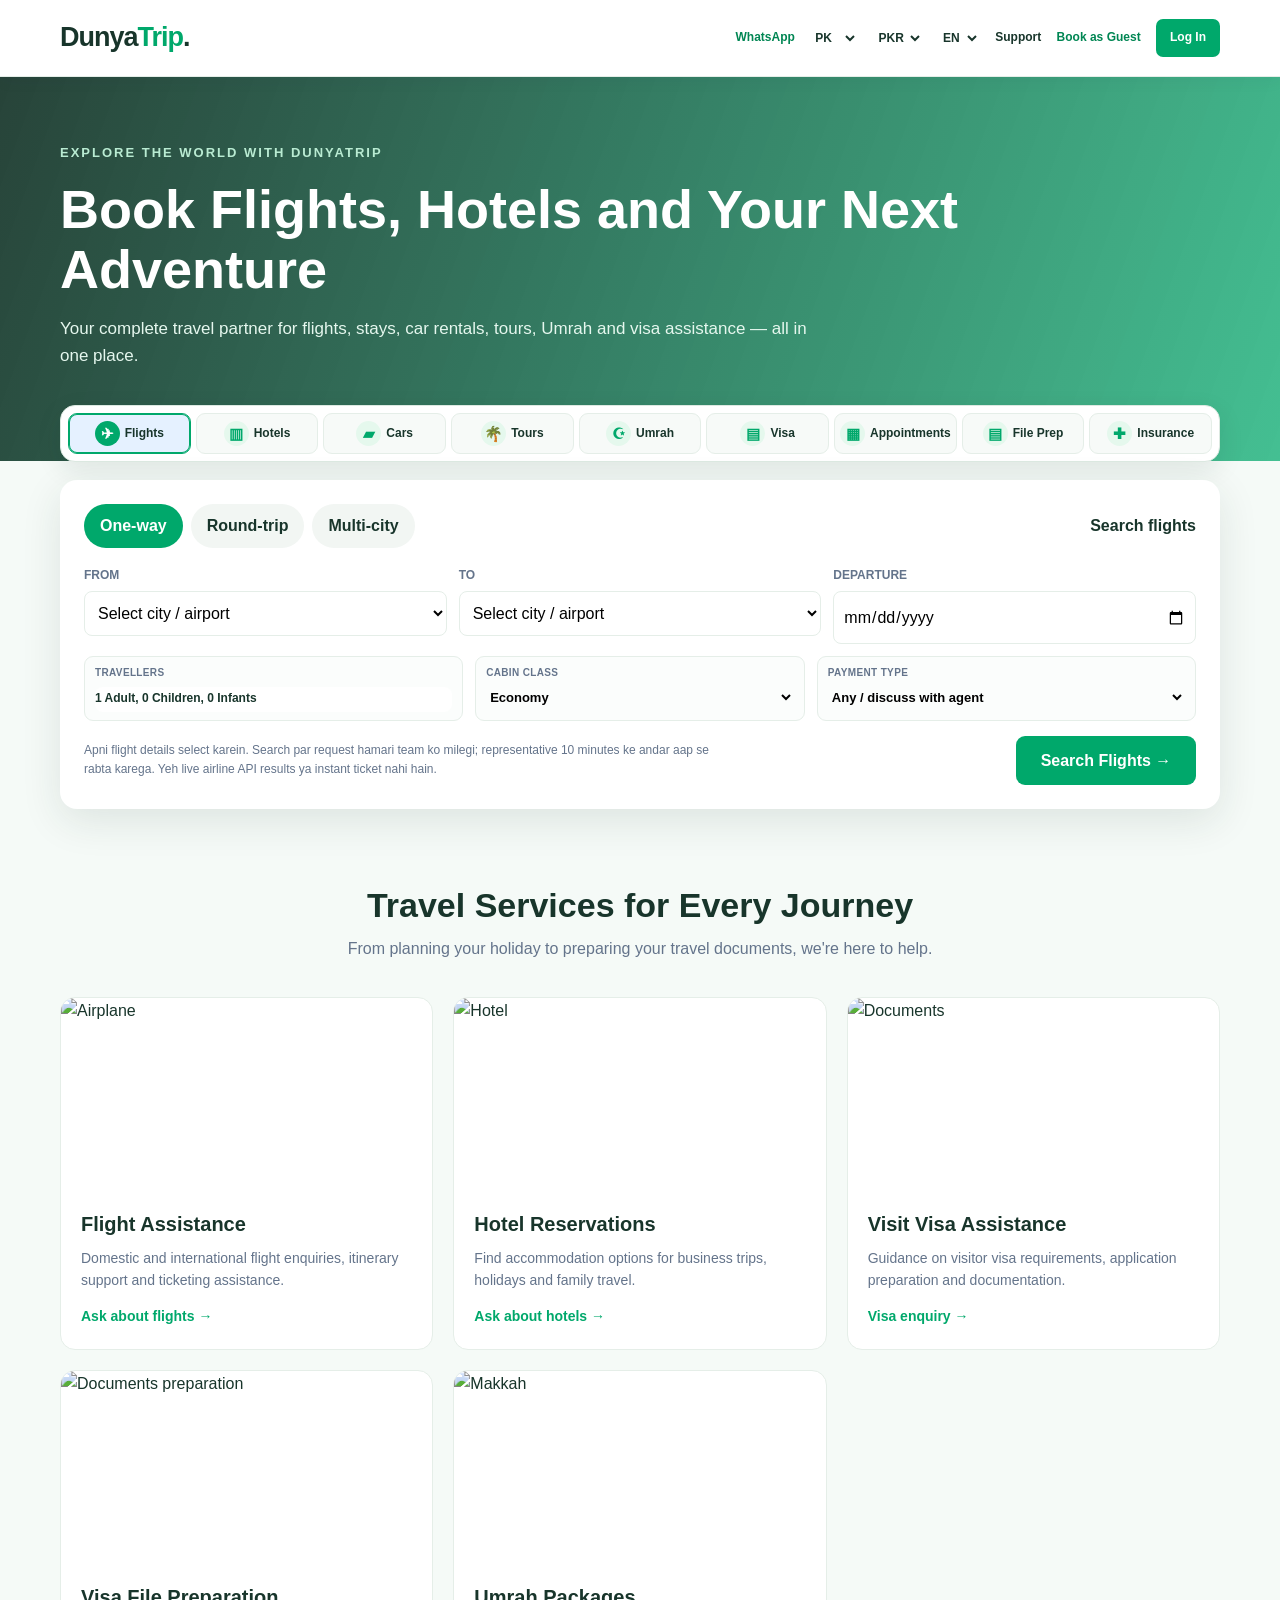
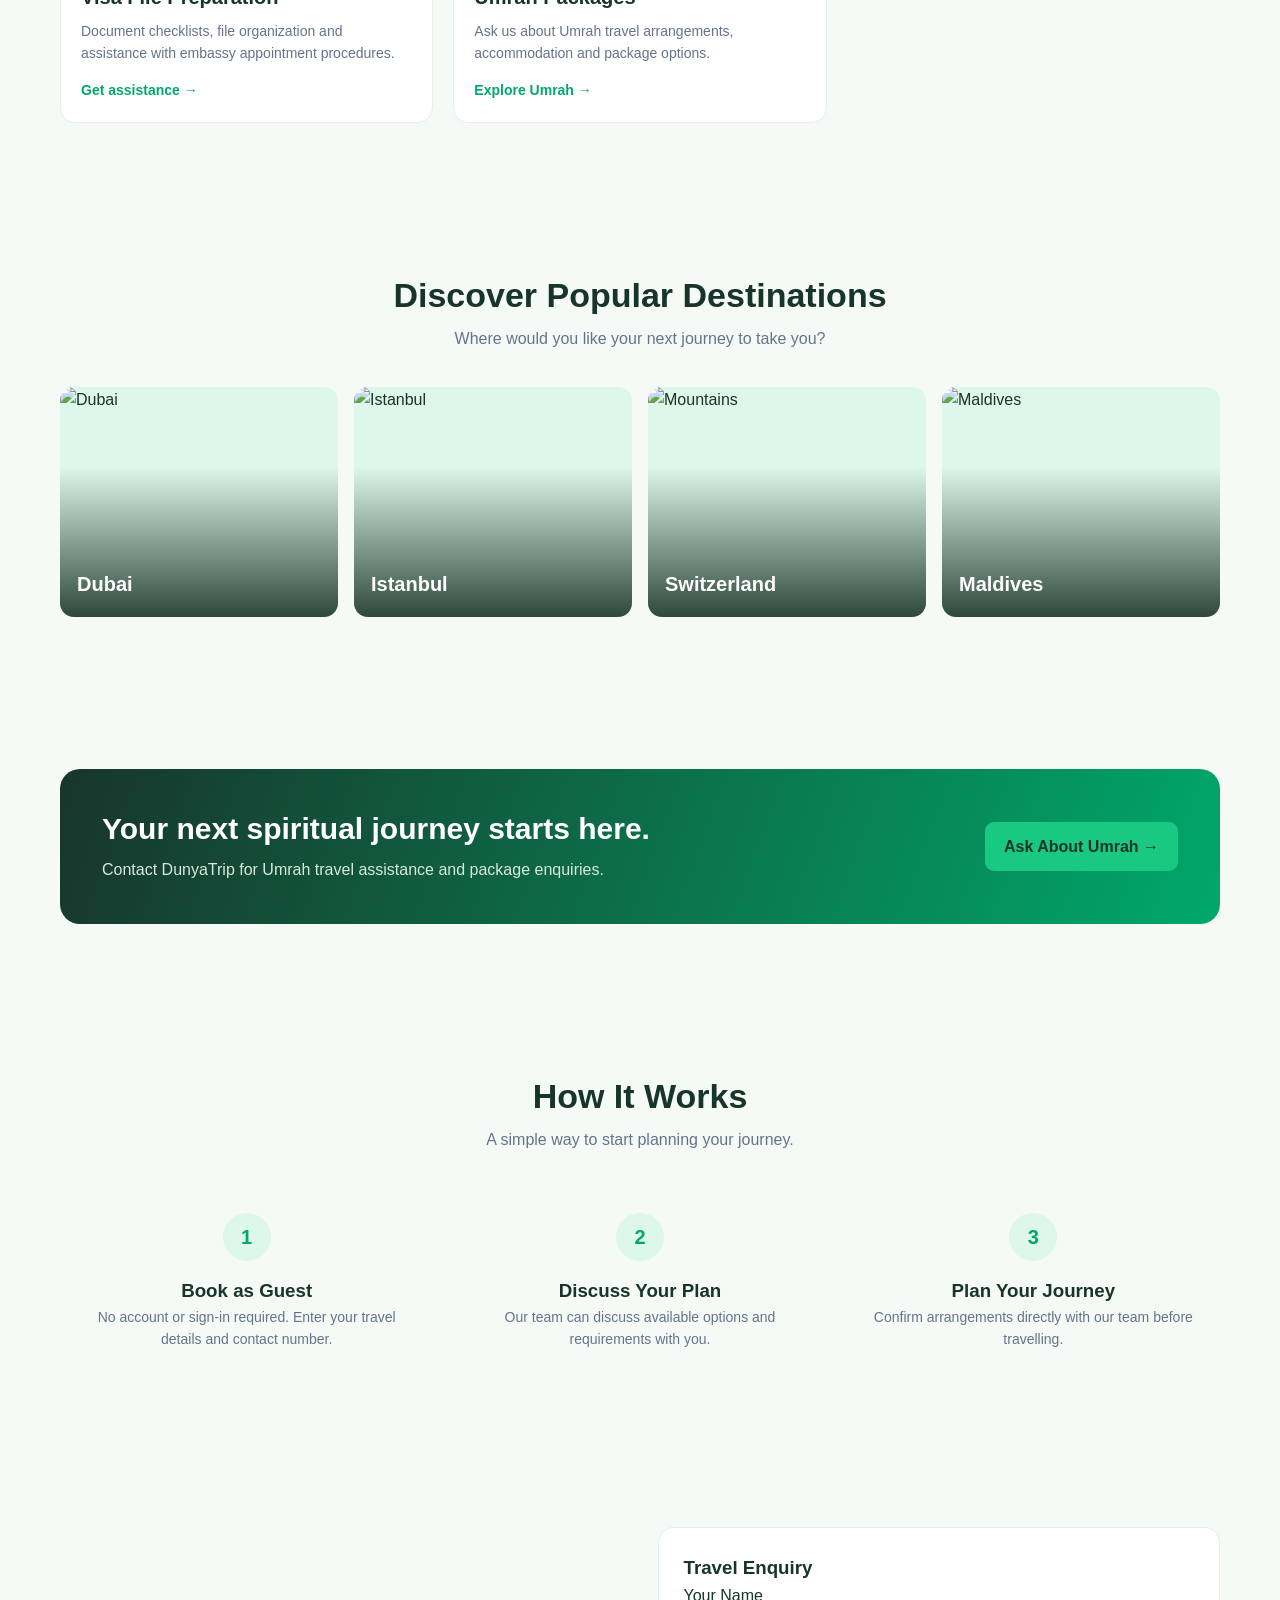
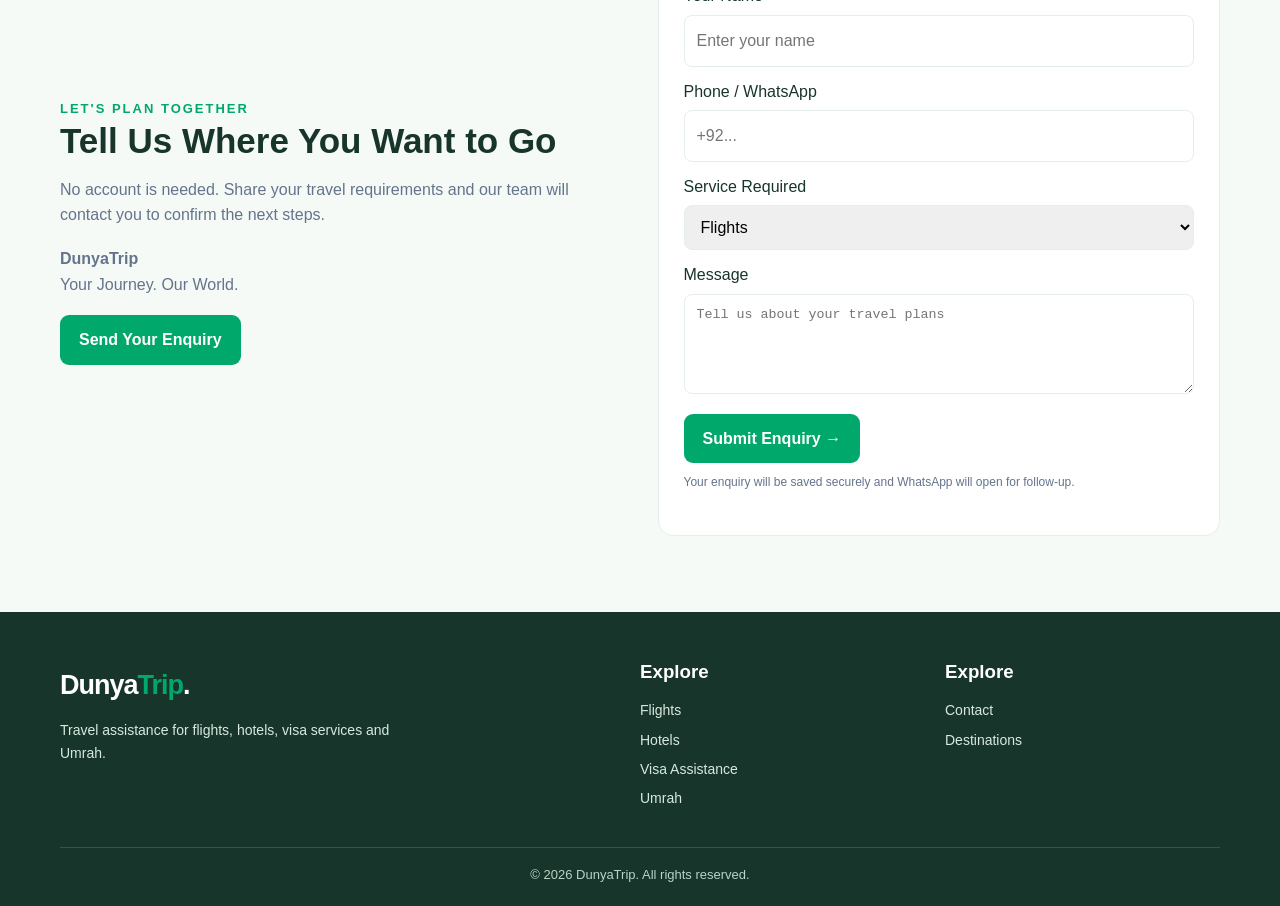
==== commit e7027274: "Remove B2B from public homepage and enquiry options" ====
--- a/index.html
+++ b/index.html
@@ -172,14 +172,14 @@
 <div class="container service-shell" id="booking">
  <div class="service-tabs" role="tablist" aria-label="Travel services">
   <button class="service-tab active" type="button" onclick="selectService(this,'Flights')"><span class="service-icon">✈</span>Flights</button>
-  <button class="service-tab" type="button" onclick="selectService(this,'Hotels')"><span class="service-icon">▥</span>Hotels</button>
-  <button class="service-tab" type="button" onclick="selectService(this,'Cars')"><span class="service-icon">▰</span>Cars</button>
-  <button class="service-tab" type="button" onclick="selectService(this,'Tours')"><span class="service-icon">🌴</span>Tours</button>
-  <button class="service-tab" type="button" onclick="selectService(this,'Umrah')"><span class="service-icon">☪</span>Umrah</button>
-  <button class="service-tab" type="button" onclick="selectService(this,'Visa')"><span class="service-icon">▤</span>Visa</button>
-  <button class="service-tab" type="button" onclick="selectService(this,'Appointment Booking')"><span class="service-icon">▦</span>Appointments</button>
-  <button class="service-tab" type="button" onclick="selectService(this,'File Preparation')"><span class="service-icon">▤</span>File Prep</button>
-  <button class="service-tab" type="button" onclick="selectService(this,'Insurance')"><span class="service-icon">✚</span>Insurance</button>
+  <a class="service-tab" href="hotels.html" style="text-decoration:none"><span class="service-icon">▥</span>Hotels</a>
+  <a class="service-tab" href="cars.html"><span class="service-icon">▰</span>Cars</a>
+  <a class="service-tab" href="tours.html"><span class="service-icon">🌴</span>Tours</a>
+  <a class="service-tab" href="umrah.html"><span class="service-icon">☪</span>Umrah</a>
+  <a class="service-tab" href="visa.html"><span class="service-icon">▤</span>Visa</a>
+  <a class="service-tab" href="appointments.html"><span class="service-icon">▦</span>Appointments</a>
+  <a class="service-tab" href="file-preparation.html"><span class="service-icon">▤</span>File Prep</a>
+  <a class="service-tab" href="insurance.html"><span class="service-icon">✚</span>Insurance</a>
  </div>
  <div class="booking">
   <div class="booking-top"><div class="trip-types" id="tripTypes"><button type="button" class="trip-type active" onclick="selectTripType(this,'One-way')">One-way</button><button type="button" class="trip-type" onclick="selectTripType(this,'Round-trip')">Round-trip</button><button type="button" class="trip-type" onclick="selectTripType(this,'Multi-city')">Multi-city</button></div><strong id="bookingHeading">Search flights</strong></div>
@@ -200,7 +200,6 @@
    <article class="card" id="visa"><img src="https://images.unsplash.com/photo-1450101499163-c8848c66ca85?auto=format&fit=crop&w=800&q=80" alt="Documents"><div class="card-body"><h3>Visit Visa Assistance</h3><p>Guidance on visitor visa requirements, application preparation and documentation.</p><a class="more" href="#contact">Visa enquiry →</a></div></article>
    <article class="card"><img src="https://images.unsplash.com/photo-1516321318423-f06f85e504b3?auto=format&fit=crop&w=800&q=80" alt="Documents preparation"><div class="card-body"><h3>Visa File Preparation</h3><p>Document checklists, file organization and assistance with embassy appointment procedures.</p><a class="more" href="#contact">Get assistance →</a></div></article>
    <article class="card" id="umrah"><img src="https://images.unsplash.com/photo-1565552645632-d725f8bfc19a?auto=format&fit=crop&w=800&q=80" alt="Makkah"><div class="card-body"><h3>Umrah Packages</h3><p>Ask us about Umrah travel arrangements, accommodation and package options.</p><a class="more" href="#contact">Explore Umrah →</a></div></article>
-   <article class="card" id="b2b"><img src="https://images.unsplash.com/photo-1521737711867-e3b97375f902?auto=format&fit=crop&w=800&q=80" alt="Business team"><div class="card-body"><h3>B2B Travel Partners</h3><p>Travel agents can contact us to discuss business cooperation and agent services.</p><a class="more" href="partner.html">Become a partner →</a></div></article>
   </div>
  </div>
 </section>
@@ -244,7 +243,7 @@
    <h3>Travel Enquiry</h3>
    <label>Your Name</label><input id="name" placeholder="Enter your name" required>
    <label>Phone / WhatsApp</label><input id="phone" placeholder="+92..." required>
-   <label>Service Required</label><select id="service"><option>Flights</option><option>Hotels</option><option>Visit Visa Assistance</option><option>Visa File Preparation</option><option>Embassy Appointment Assistance</option><option>Umrah Packages</option><option>B2B Partnership</option></select>
+   <label>Service Required</label><select id="service"><option>Flights</option><option>Hotels</option><option>Visit Visa Assistance</option><option>Visa File Preparation</option><option>Embassy Appointment Assistance</option><option>Umrah Packages</option></select>
    <label>Message</label><textarea id="message" placeholder="Tell us about your travel plans"></textarea>
    <button class="btn" id="contactSubmit" type="submit">Submit Enquiry →</button>
    <p class="note" id="contactFeedback" role="status" aria-live="polite">Your enquiry will be saved securely and WhatsApp will open for follow-up.</p>
@@ -256,9 +255,9 @@
 <footer>
  <div class="container">
   <div class="footer-grid">
-   <div><a class="logo" href="#" style="color:#FFFFFF">Dunya<span>Trip</span>.</a><p style="margin-top:12px;max-width:340px">Travel assistance for flights, hotels, visa services, Umrah and travel partners.</p></div>
+   <div><a class="logo" href="#" style="color:#FFFFFF">Dunya<span>Trip</span>.</a><p style="margin-top:12px;max-width:340px">Travel assistance for flights, hotels, visa services and Umrah.</p></div>
    <div><h3>Explore</h3><a href="#flights">Flights</a><a href="#hotels">Hotels</a><a href="#visa">Visa Assistance</a><a href="#umrah">Umrah</a></div>
-   <div><h3>Work With Us</h3><a href="#b2b">B2B Partners</a><a href="#contact">Contact</a><a href="#destinations">Destinations</a></div>
+   <div><h3>Explore</h3><a href="#contact">Contact</a><a href="#destinations">Destinations</a></div>
   </div>
   <div class="copyright">© <span id="year"></span> DunyaTrip. All rights reserved.</div>
  </div>
@@ -450,6 +449,7 @@
 }
 document.getElementById("year").textContent=new Date().getFullYear();
 const initialServiceTab=document.querySelector(".service-tab.active")||document.querySelector(".service-tab");if(initialServiceTab)selectService(initialServiceTab,"Flights");
+const requestedService=new URLSearchParams(window.location.search).get("service");if(requestedService){const serviceTab=[...document.querySelectorAll(".service-tab")].find(x=>x.textContent.trim().toLowerCase().includes(requestedService.toLowerCase()));if(serviceTab)selectService(serviceTab,requestedService);}
 </script>
 </body>
 </html>
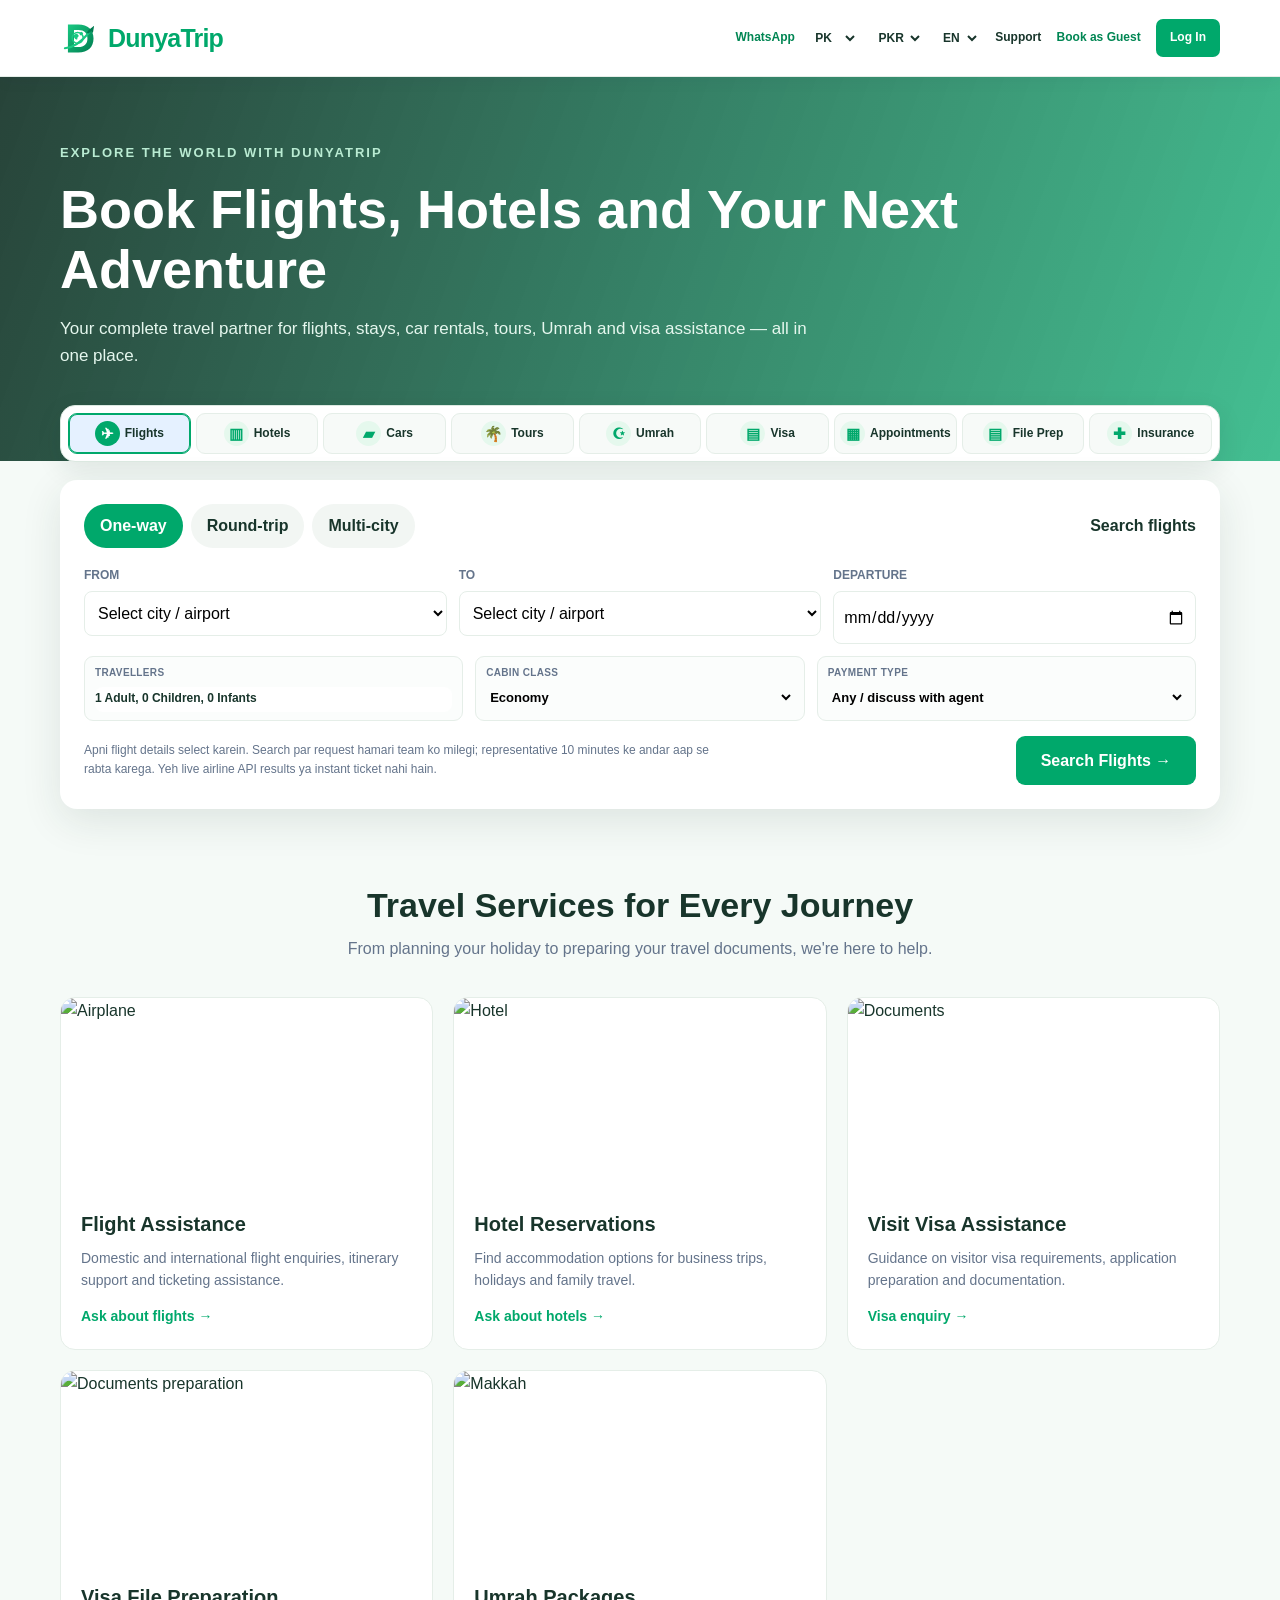
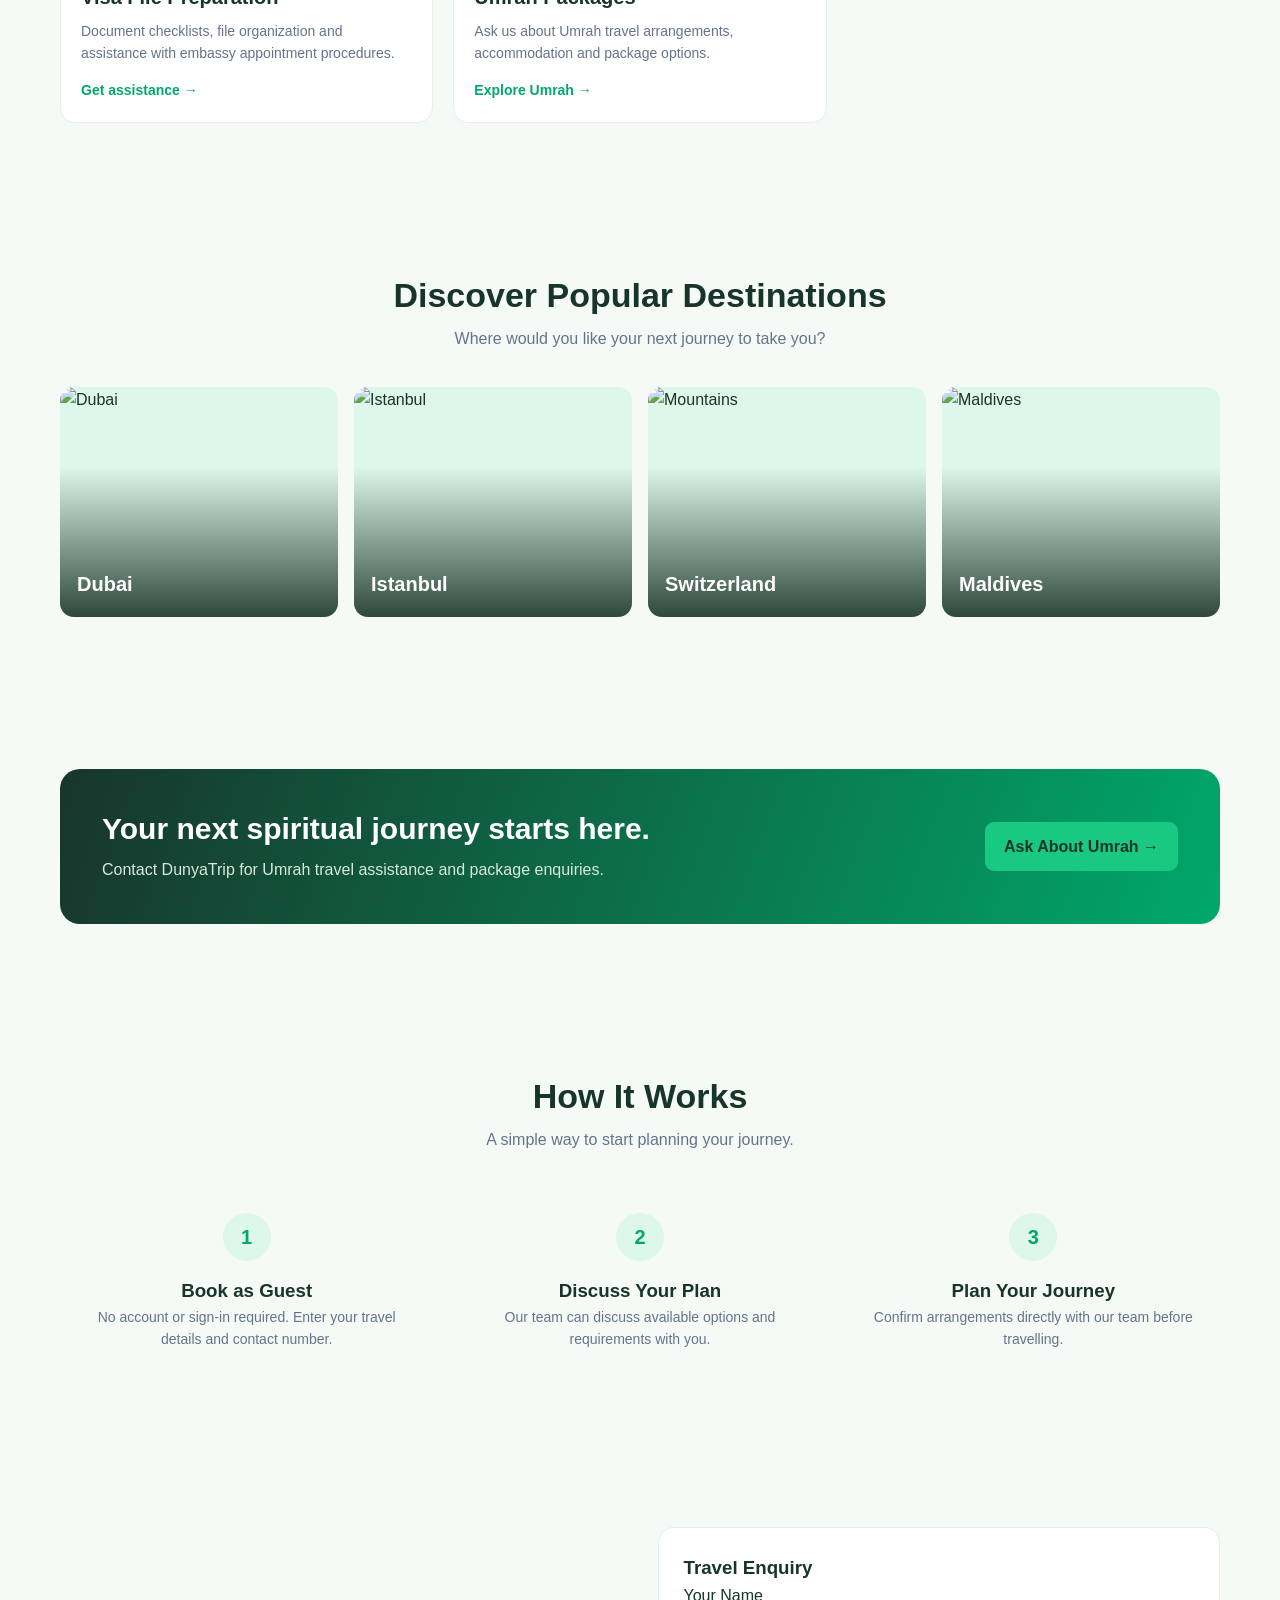
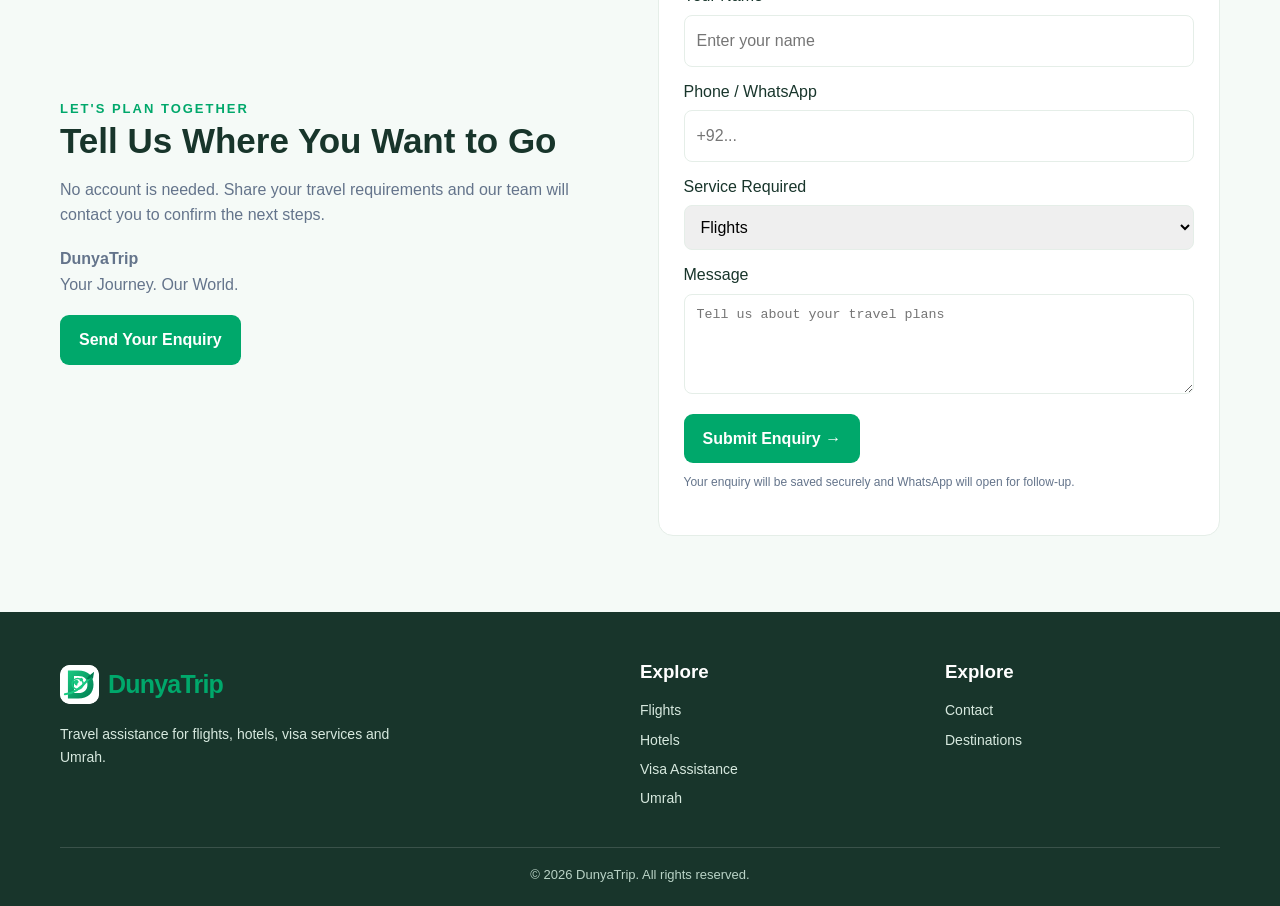
==== commit 403413ae: "Match homepage logo lockup to DunyaTrip brand identity" ====
--- a/index.html
+++ b/index.html
@@ -162,10 +162,11 @@
 .multi-city-actions{display:flex;gap:10px;align-items:center;flex-wrap:wrap;margin-top:8px}
 .remove-flight-button{border:1px solid #d7deea;background:#fff;color:#344054;border-radius:10px;padding:10px 14px;font:inherit;font-weight:600;cursor:pointer}
 .remove-flight-button:hover{background:#f4f6fa}
-</style>
+.brand-lockup{display:inline-flex;align-items:center;gap:9px;font-size:25px;font-weight:850;letter-spacing:-.8px;color:#18352B;white-space:nowrap}.brand-lockup img{width:39px;height:39px;display:block;flex:0 0 39px;border-radius:10px}.brand-lockup span{color:#00A86B}.footer-brand{color:#FFFFFF}.footer-brand img{background:#FFFFFF}@media(max-width:560px){.brand-lockup{font-size:22px;gap:7px}.brand-lockup img{width:34px;height:34px;flex-basis:34px}}\n</style>
+<link rel="icon" type="image/svg+xml" href="/favicon.svg">
 </head>
 <body>
-<header class="site-header"><div class="container ota-header"><a class="logo" href="#">Dunya<span>Trip</span>.</a><div class="ota-actions"><a class="whatsapp-link" href="https://wa.me/923071201353" target="_blank" rel="noopener">WhatsApp</a><select id="countrySelect" aria-label="Country" onchange="updateCountry(this.value)"><option value="PK">PK</option><option value="AE">UAE</option><option value="SA">KSA</option><option value="GB">UK</option><option value="US">US</option></select><select id="currencySelect" aria-label="Currency"><option>PKR</option><option>USD</option><option>AED</option><option>SAR</option><option>GBP</option></select><select id="languageSelect" aria-label="Language"><option value="EN">EN</option><option value="UR">اردو</option></select><a href="#contact">Support</a><a href="#booking" style="font-weight:800;color:#008653">Book as Guest</a><a class="sign-in-link" href="sign-in.html" aria-label="Log in">Log In</a></div></div></header>
+<header class="site-header"><div class="container ota-header"><a class="brand-lockup" href="#" aria-label="DunyaTrip home"><img src="/favicon.svg" alt=""><span>DunyaTrip</span></a><div class="ota-actions"><a class="whatsapp-link" href="https://wa.me/923071201353" target="_blank" rel="noopener">WhatsApp</a><select id="countrySelect" aria-label="Country" onchange="updateCountry(this.value)"><option value="PK">PK</option><option value="AE">UAE</option><option value="SA">KSA</option><option value="GB">UK</option><option value="US">US</option></select><select id="currencySelect" aria-label="Currency"><option>PKR</option><option>USD</option><option>AED</option><option>SAR</option><option>GBP</option></select><select id="languageSelect" aria-label="Language"><option value="EN">EN</option><option value="UR">اردو</option></select><a href="#contact">Support</a><a href="#booking" style="font-weight:800;color:#008653">Book as Guest</a><a class="sign-in-link" href="sign-in.html" aria-label="Log in">Log In</a></div></div></header>
 
 <main>
 <section class="hero"><div class="container"><div class="eyebrow">Explore the world with DunyaTrip</div><h1>Book Flights, Hotels and Your Next Adventure</h1><p class="hero-copy">Your complete travel partner for flights, stays, car rentals, tours, Umrah and visa assistance — all in one place.</p></div></section>
@@ -255,7 +256,7 @@
 <footer>
  <div class="container">
   <div class="footer-grid">
-   <div><a class="logo" href="#" style="color:#FFFFFF">Dunya<span>Trip</span>.</a><p style="margin-top:12px;max-width:340px">Travel assistance for flights, hotels, visa services and Umrah.</p></div>
+   <div><a class="brand-lockup footer-brand" href="#" aria-label="DunyaTrip home"><img src="/favicon.svg" alt=""><span>DunyaTrip</span></a><p style="margin-top:12px;max-width:340px">Travel assistance for flights, hotels, visa services and Umrah.</p></div>
    <div><h3>Explore</h3><a href="#flights">Flights</a><a href="#hotels">Hotels</a><a href="#visa">Visa Assistance</a><a href="#umrah">Umrah</a></div>
    <div><h3>Explore</h3><a href="#contact">Contact</a><a href="#destinations">Destinations</a></div>
   </div>
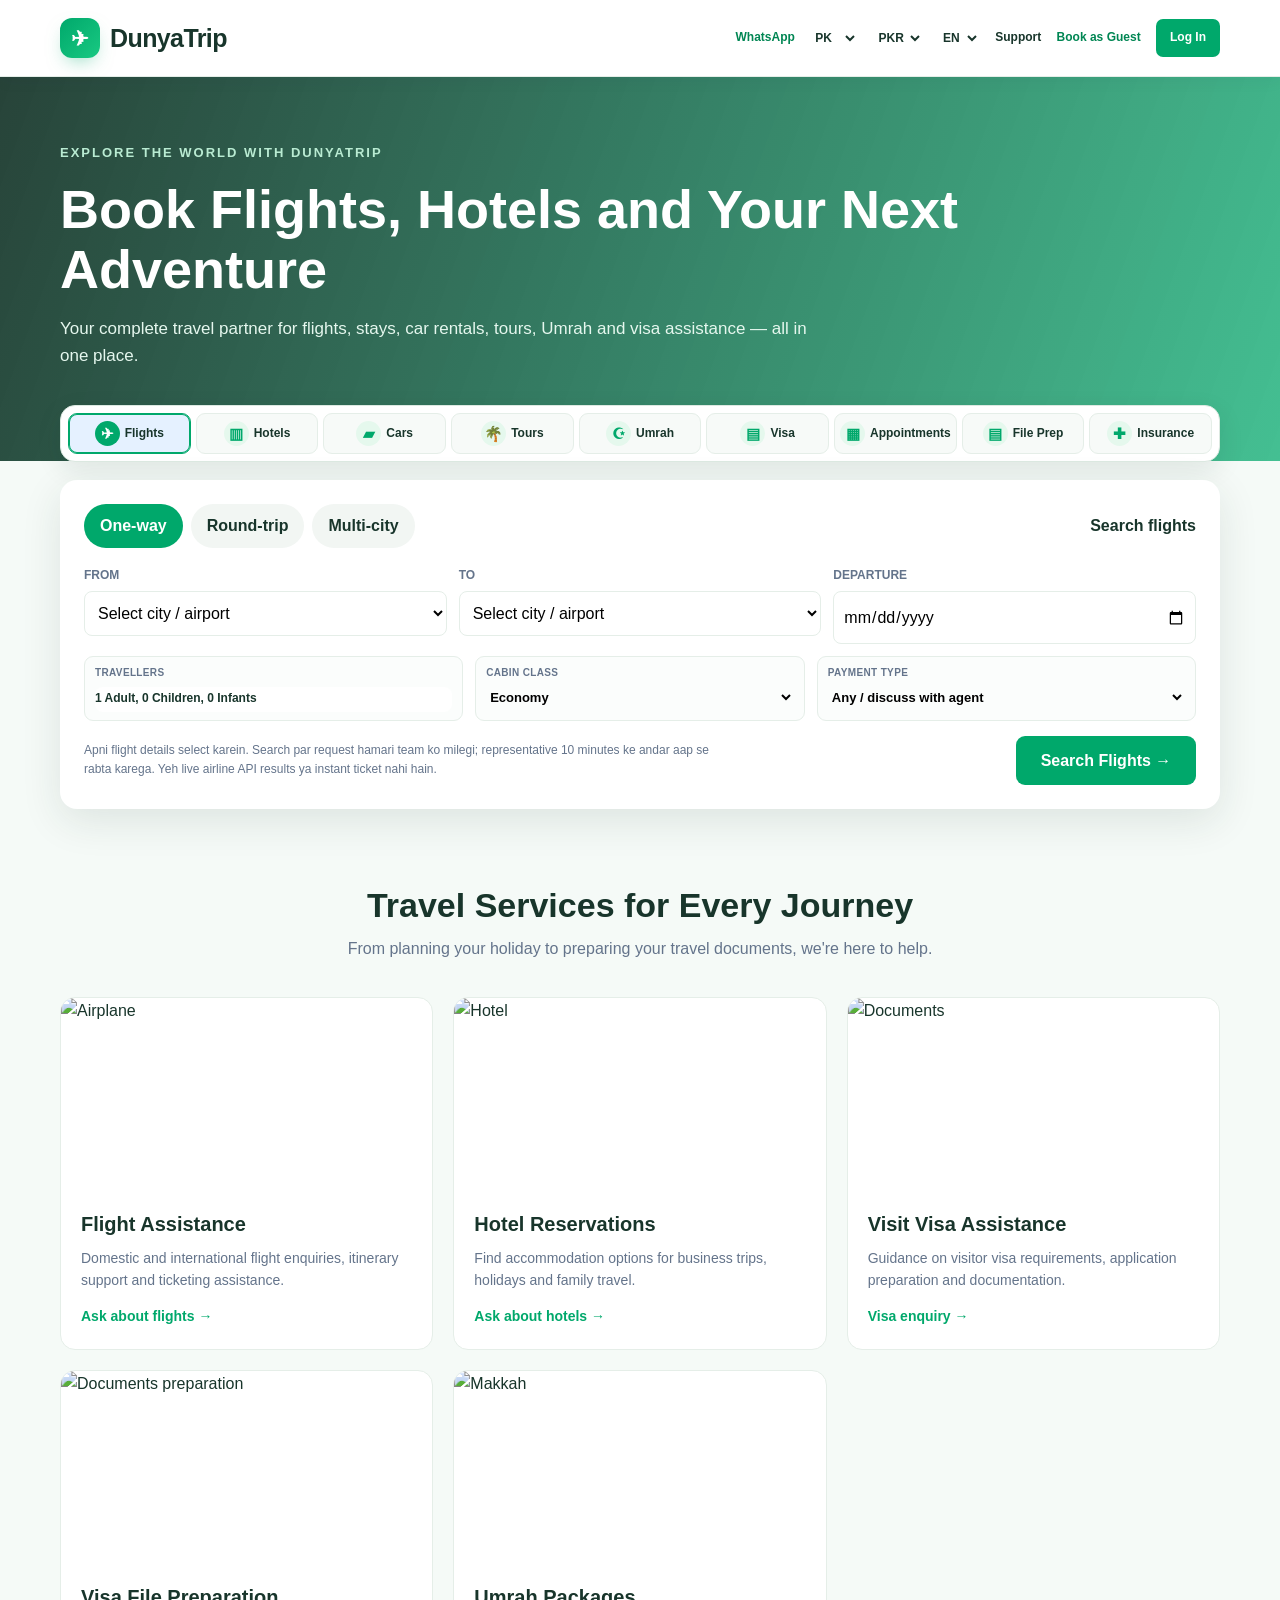
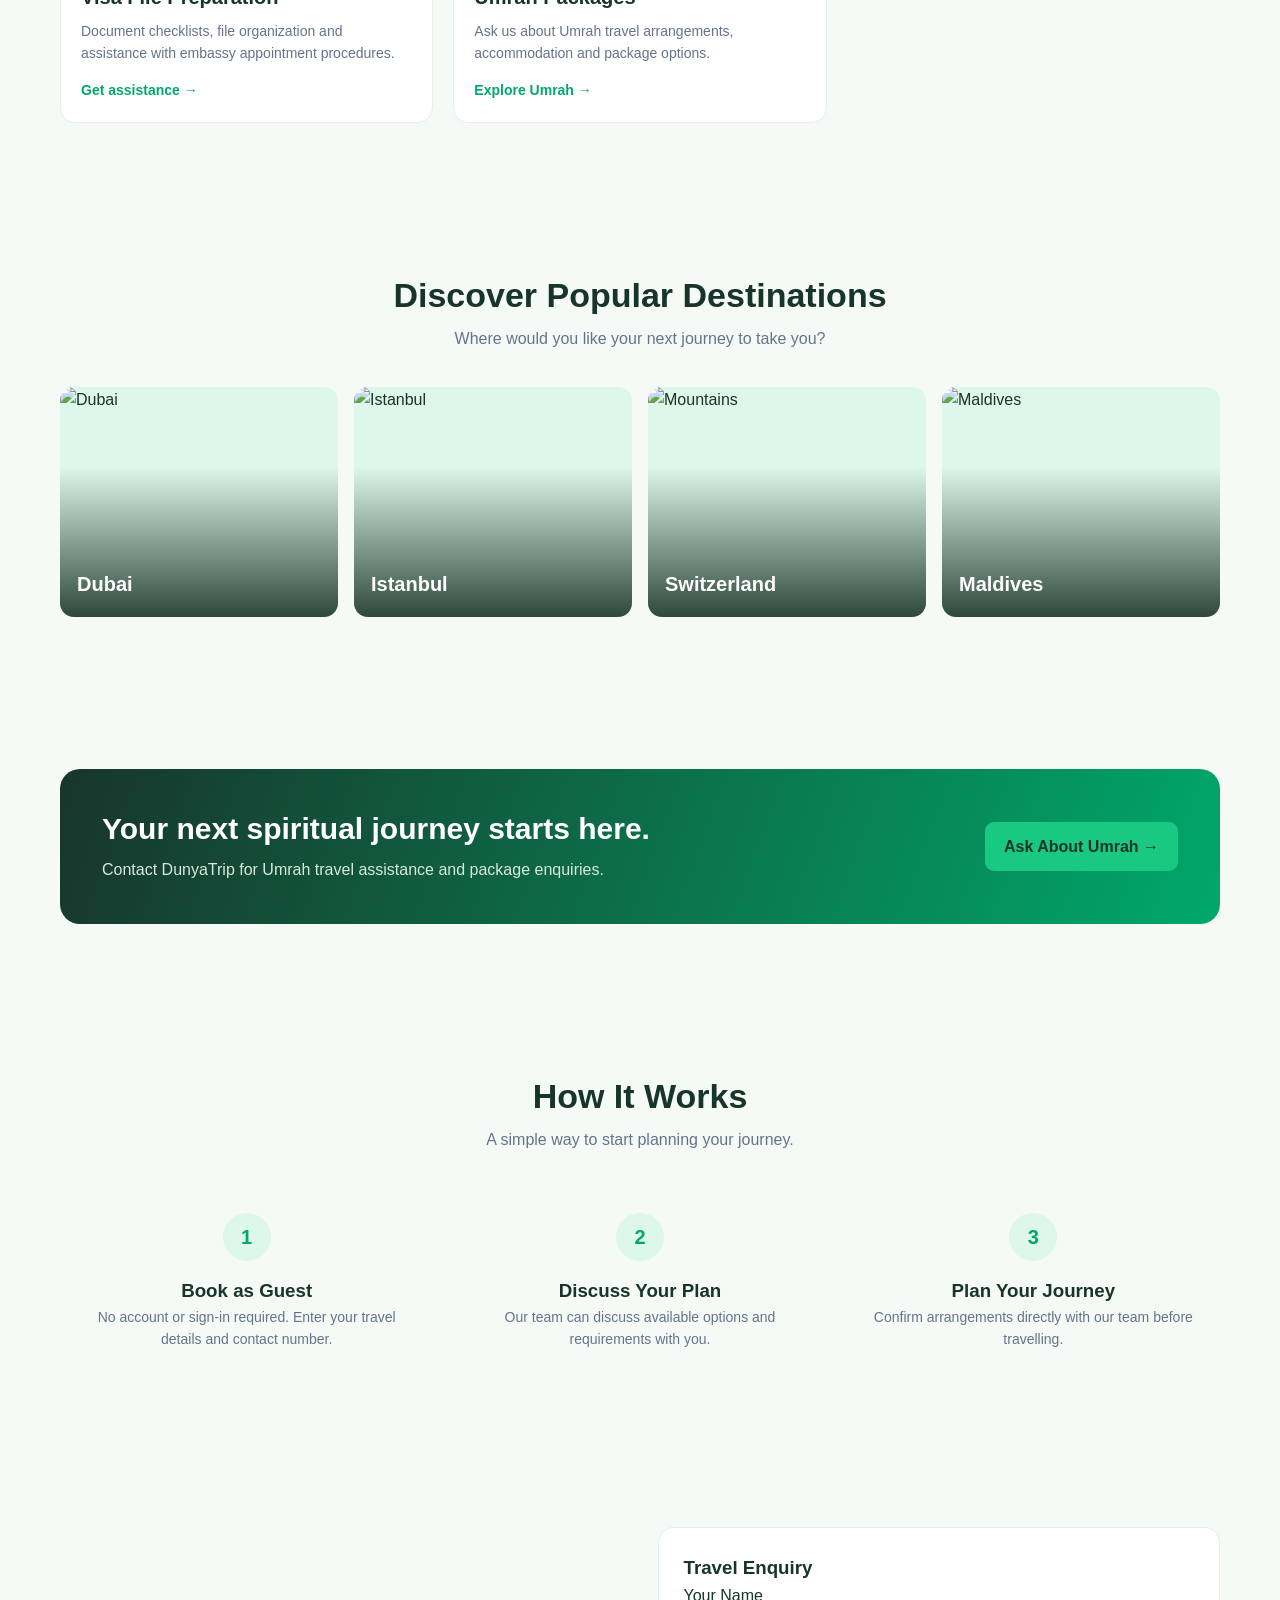
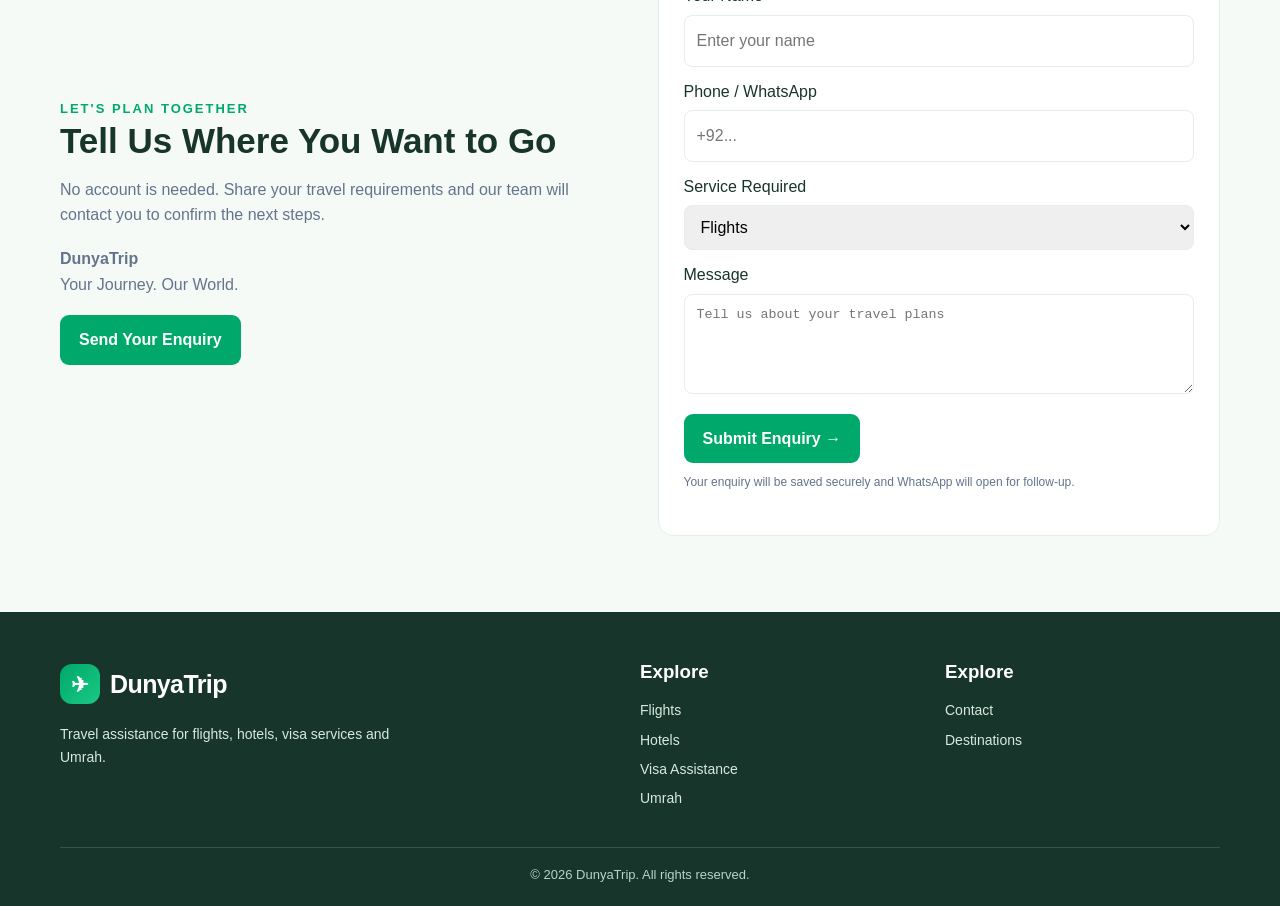
==== commit 1ba04240: "Match website branding to restored admin panel" ====
--- a/index.html
+++ b/index.html
@@ -162,11 +162,11 @@
 .multi-city-actions{display:flex;gap:10px;align-items:center;flex-wrap:wrap;margin-top:8px}
 .remove-flight-button{border:1px solid #d7deea;background:#fff;color:#344054;border-radius:10px;padding:10px 14px;font:inherit;font-weight:600;cursor:pointer}
 .remove-flight-button:hover{background:#f4f6fa}
-.brand-lockup{display:inline-flex;align-items:center;gap:9px;font-size:25px;font-weight:850;letter-spacing:-.8px;color:#18352B;white-space:nowrap}.brand-lockup img{width:39px;height:39px;display:block;flex:0 0 39px;border-radius:10px}.brand-lockup span{color:#00A86B}.footer-brand{color:#FFFFFF}.footer-brand img{background:#FFFFFF}@media(max-width:560px){.brand-lockup{font-size:22px;gap:7px}.brand-lockup img{width:34px;height:34px;flex-basis:34px}}\n</style>
+.brand-lockup{display:inline-flex;align-items:center;gap:10px;font-size:25px;font-weight:700;letter-spacing:-.6px;color:#18352B;white-space:nowrap}.brand-mark{width:40px;height:40px;display:flex;flex:0 0 40px;align-items:center;justify-content:center;border-radius:12px;background:linear-gradient(135deg,#00A86B,#19C982);color:#fff;font-size:21px;line-height:1;box-shadow:0 8px 20px -8px #00A86B8c}.brand-name{color:#18352B}.footer-brand .brand-name{color:#fff}.footer-brand .brand-mark{box-shadow:none}.footer-brand{color:#FFFFFF}@media(max-width:560px){.brand-lockup{font-size:22px;gap:7px}.brand-mark{width:34px;height:34px;flex-basis:34px;font-size:18px}}\n</style>
 <link rel="icon" type="image/svg+xml" href="/favicon.svg">
 </head>
 <body>
-<header class="site-header"><div class="container ota-header"><a class="brand-lockup" href="#" aria-label="DunyaTrip home"><img src="/favicon.svg" alt=""><span>DunyaTrip</span></a><div class="ota-actions"><a class="whatsapp-link" href="https://wa.me/923071201353" target="_blank" rel="noopener">WhatsApp</a><select id="countrySelect" aria-label="Country" onchange="updateCountry(this.value)"><option value="PK">PK</option><option value="AE">UAE</option><option value="SA">KSA</option><option value="GB">UK</option><option value="US">US</option></select><select id="currencySelect" aria-label="Currency"><option>PKR</option><option>USD</option><option>AED</option><option>SAR</option><option>GBP</option></select><select id="languageSelect" aria-label="Language"><option value="EN">EN</option><option value="UR">اردو</option></select><a href="#contact">Support</a><a href="#booking" style="font-weight:800;color:#008653">Book as Guest</a><a class="sign-in-link" href="sign-in.html" aria-label="Log in">Log In</a></div></div></header>
+<header class="site-header"><div class="container ota-header"><a class="brand-lockup" href="#" aria-label="DunyaTrip home"><span class="brand-mark" aria-hidden="true">✈</span><span class="brand-name">DunyaTrip</span></a><div class="ota-actions"><a class="whatsapp-link" href="https://wa.me/923071201353" target="_blank" rel="noopener">WhatsApp</a><select id="countrySelect" aria-label="Country" onchange="updateCountry(this.value)"><option value="PK">PK</option><option value="AE">UAE</option><option value="SA">KSA</option><option value="GB">UK</option><option value="US">US</option></select><select id="currencySelect" aria-label="Currency"><option>PKR</option><option>USD</option><option>AED</option><option>SAR</option><option>GBP</option></select><select id="languageSelect" aria-label="Language"><option value="EN">EN</option><option value="UR">اردو</option></select><a href="#contact">Support</a><a href="#booking" style="font-weight:800;color:#008653">Book as Guest</a><a class="sign-in-link" href="sign-in.html" aria-label="Log in">Log In</a></div></div></header>
 
 <main>
 <section class="hero"><div class="container"><div class="eyebrow">Explore the world with DunyaTrip</div><h1>Book Flights, Hotels and Your Next Adventure</h1><p class="hero-copy">Your complete travel partner for flights, stays, car rentals, tours, Umrah and visa assistance — all in one place.</p></div></section>
@@ -256,7 +256,7 @@
 <footer>
  <div class="container">
   <div class="footer-grid">
-   <div><a class="brand-lockup footer-brand" href="#" aria-label="DunyaTrip home"><img src="/favicon.svg" alt=""><span>DunyaTrip</span></a><p style="margin-top:12px;max-width:340px">Travel assistance for flights, hotels, visa services and Umrah.</p></div>
+   <div><a class="brand-lockup footer-brand" href="#" aria-label="DunyaTrip home"><span class="brand-mark" aria-hidden="true">✈</span><span class="brand-name">DunyaTrip</span></a><p style="margin-top:12px;max-width:340px">Travel assistance for flights, hotels, visa services and Umrah.</p></div>
    <div><h3>Explore</h3><a href="#flights">Flights</a><a href="#hotels">Hotels</a><a href="#visa">Visa Assistance</a><a href="#umrah">Umrah</a></div>
    <div><h3>Explore</h3><a href="#contact">Contact</a><a href="#destinations">Destinations</a></div>
   </div>
